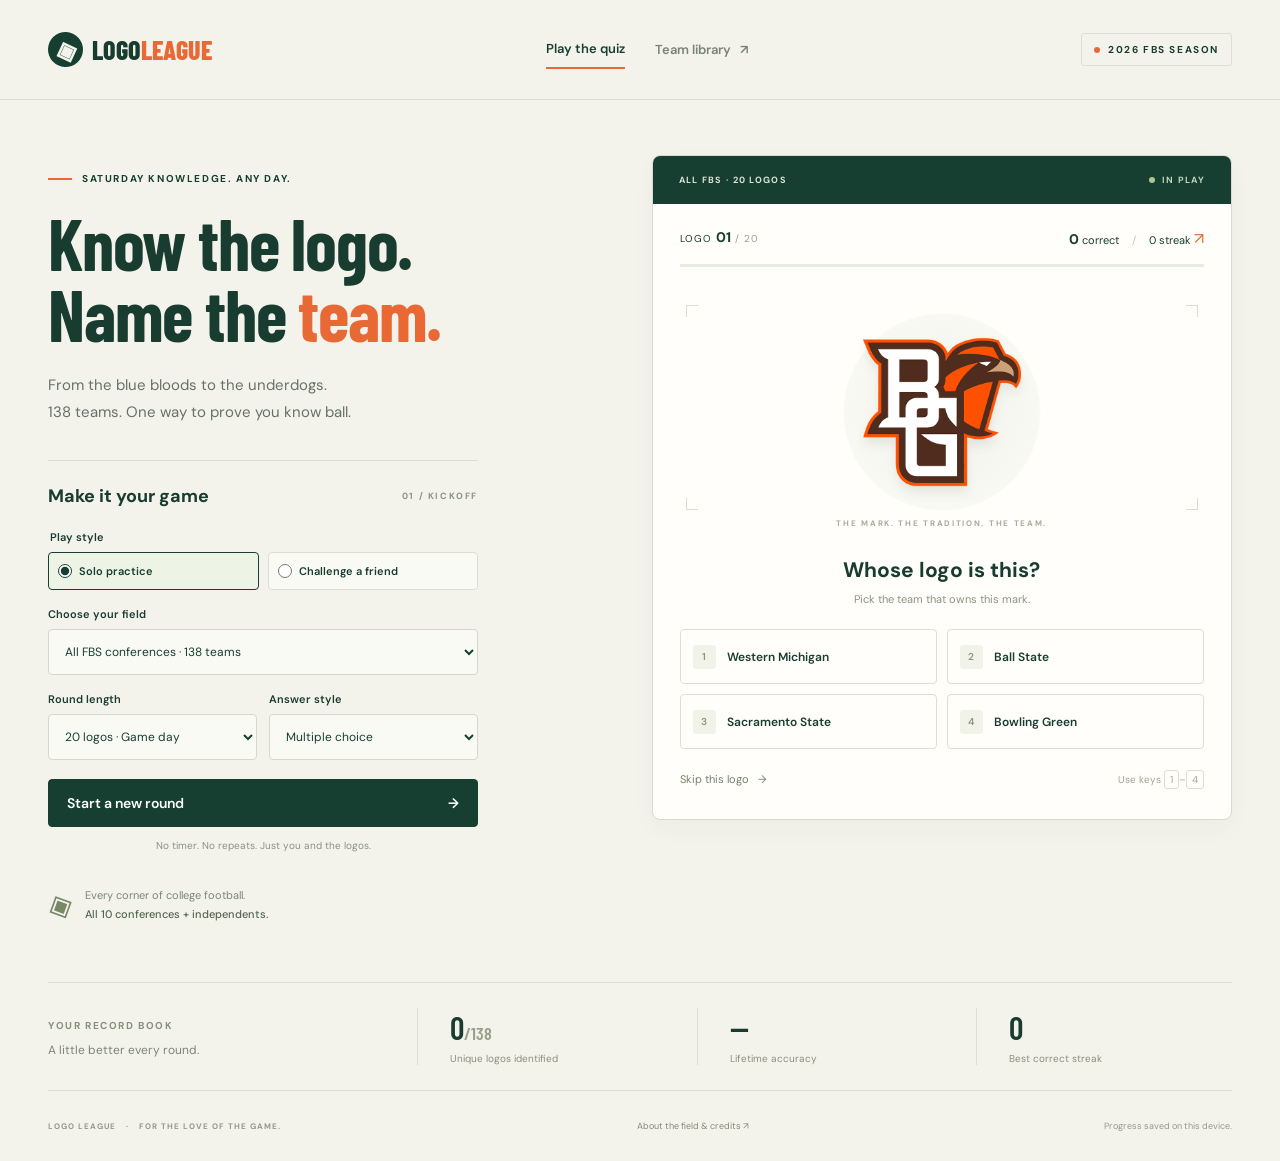
==== index.html @ 7ae20a9a "Launch Logo League with friend challenges and immediate suggestion guesses" ====
<!doctype html>
<html lang="en">
<head>
  <meta charset="UTF-8"><meta name="viewport" content="width=device-width, initial-scale=1">
  <meta name="theme-color" content="#163f32">
  <meta name="description" content="How well do you know college football? Quiz yourself on the logos of all 138 FBS teams, or practice one conference at a time.">
  <title>Logo League — FBS Football Quiz</title>
  <link rel="stylesheet" href="style.css">
</head>
<body>
  <header class="header"><a href="#" class="brand" aria-label="Logo League home"><span class="brand-icon">◈</span> LOGO<span>LEAGUE</span></a><nav aria-label="Main navigation"><button class="nav active" id="playTab">Play the quiz</button><button class="nav" id="libraryTab">Team library <span>↗</span></button></nav><span class="season"><i></i> 2026 FBS SEASON</span></header>
  <main>
    <section id="playView" class="play-layout">
      <div class="intro"><div class="eyebrow"><span class="line"></span> SATURDAY KNOWLEDGE. ANY DAY.</div><h1>Know the logo.<br> Name the <em>team.</em></h1><p class="lead">From the blue bloods to the underdogs.<br> 138 teams. One way to prove you know ball.</p>
        <div class="setup"><div class="setup-title"><h2>Make it your game</h2><span>01 / KICKOFF</span></div>
          <fieldset class="play-style"><legend>Play style</legend><label><input type="radio" name="playStyle" id="soloMode" checked> Solo practice</label><label><input type="radio" name="playStyle" id="challengeMode"> Challenge a friend</label></fieldset>
          <p id="challengeNote" class="challenge-note" hidden>Take your round, then send your friend a link to the same quiz.</p>
          <label for="conference">Choose your field</label><select id="conference"><option value="All">All FBS conferences · 138 teams</option></select>
          <div class="setup-row"><div><label for="length">Round length</label><select id="length"><option value="10">10 logos · Warm-up</option><option value="20" selected>20 logos · Game day</option><option value="all">All logos · Full field</option></select></div><div><label for="mode">Answer style</label><select id="mode"><option value="choice">Multiple choice</option><option value="type">Type the team</option></select></div></div>
          <button class="primary" id="start">Start a new round <span>→</span></button><p class="setup-note">No timer. No repeats. Just you and the logos.</p>
        </div>
        <div class="field-note"><span class="tiny-football">◈</span><span>Every corner of college football.<br><strong>All 10 conferences + independents.</strong></span></div>
      </div>
      <section class="quiz" aria-label="Logo quiz"><div class="quiz-top"><span id="roundLabel">ALL FBS · GAME DAY</span><span class="live"><i></i> IN PLAY</span></div><div id="challengeInvitation" class="challenge-invitation" hidden></div><div id="questionView"><div class="score-row"><span>LOGO <strong id="questionNumber">01</strong><span class="muted" id="total"> / 20</span></span><span><strong id="score">0</strong> correct <span class="divider">/</span> <span id="streak">0</span> streak <span class="flame">↗</span></span></div><div class="progress"><div id="progressBar"></div></div>
          <div class="logo-stage"><span class="corner top-left"></span><span class="corner top-right"></span><span class="corner bottom-left"></span><span class="corner bottom-right"></span><div class="logo-halo"></div><img id="logo" alt="Mystery college football team logo" width="210" height="210"><span class="stage-caption">THE MARK. THE TRADITION. THE TEAM.</span></div>
          <div class="answer-section"><h2>Whose logo is this?</h2><p id="answerHelp">Pick the team that owns this mark.</p><div id="choices" class="choices"></div><form id="typeForm" hidden><label class="sr-only" for="typedAnswer">Team name</label><div class="type-row"><input id="typedAnswer" placeholder="Enter the school name…" autocomplete="off" aria-controls="teamSuggestions" aria-expanded="false"><button type="submit" class="primary">Check →</button></div><div id="teamSuggestions" class="team-suggestions" hidden><span class="suggestions-label">MATCHING TEAMS</span><ul id="suggestionList" aria-label="Matching teams"></ul></div><span id="suggestionStatus" class="sr-only" role="status" aria-live="polite"></span></form>
          <div id="feedback" class="feedback" role="status" aria-live="polite" hidden></div><div class="question-bottom"><button id="skip" class="text-button">Skip this logo <span>→</span></button><span id="keyboardHint">Use keys <kbd>1</kbd>–<kbd>4</kbd></span><button id="next" class="primary" hidden>Next logo →</button></div></div></div>
          <div id="resultsView" class="results" hidden></div>
      </section>
    </section>
    <section id="libraryView" hidden><div class="library-heading"><div><div class="eyebrow">THE COMPLETE PLAYBOOK</div><h1>Meet the <em>field.</em></h1><p class="lead">Explore every logo before your next round.</p></div><button class="primary" id="backToQuiz">Back to quiz →</button></div><div class="library-filters"><input id="search" aria-label="Search teams" placeholder="Search school or mascot…"><select id="libraryConference" aria-label="Filter library by conference"><option value="All">All conferences</option></select><span id="libraryCount">138 teams</span></div><div class="team-grid" id="teamGrid"></div><p id="noTeams" hidden>No teams match that search. Try a different school or conference.</p></section>
    <section class="stats-strip" aria-label="Your lifetime stats"><div class="stats-title"><span class="eyebrow">YOUR RECORD BOOK</span><p>A little better every round.</p></div><div><strong id="mastered">0<span>/138</span></strong><span>Unique logos identified</span></div><div><strong id="accuracy">—</strong><span>Lifetime accuracy</span></div><div><strong id="bestStreak">0</strong><span>Best correct streak</span></div></section>
  </main>
  <footer><span class="brand-footer">LOGO LEAGUE <span>·</span> FOR THE LOVE OF THE GAME.</span><button id="about">About the field & credits ↗</button><span>Progress saved on this device.</span></footer>
  <dialog id="aboutDialog"><button id="closeAbout" class="close" aria-label="Close">×</button><div class="eyebrow">THE PLAYBOOK</div><h2>All 138. All in.</h2><p>The quiz includes the 2026 FBS football field, including North Dakota State and Sacramento State, and reflects 2026 football conference membership.</p><p>Team data and logos are sourced from <a href="https://www.espn.com/college-football/teams" target="_blank" rel="noopener">ESPN</a>. Membership was checked against <a href="https://collegefootballdata.com/teams" target="_blank" rel="noopener">CollegeFootballData</a>. Team marks belong to their respective institutions. This is an independent fan quiz.</p><p>Scores and progress stay in your browser. Challenge links include the teams, answer style, and challenger’s score; your friend takes the same quiz. Anyone with a challenge link can play it. A skip counts as a missed answer. Retrying missed logos starts a separate practice round.</p></dialog>
  <div id="loadingError" class="error" role="alert" hidden>Team data couldn't load. Please refresh to try again.</div>
  <script src="app.js" defer></script>
</body>
</html>
---- style.css ----
@import url('https://fonts.googleapis.com/css2?family=Barlow+Condensed:wght@500;600;700;800&family=DM+Sans:wght@400;500;600;700&display=swap');
:root{--green:#163f32;--orange:#e96936;--cream:#f4f3eb;--ink:#193c31;--muted:#7b857e;--border:#dcded3}*{box-sizing:border-box}body{margin:0;background:var(--cream);color:var(--ink);font-family:'DM Sans',sans-serif;font-size:14px}button,input,select{font:inherit}button,a,select{touch-action:manipulation}button{cursor:pointer}button:disabled{cursor:default}button:focus-visible,a:focus-visible,select:focus-visible,input:focus-visible{outline:3px solid var(--orange);outline-offset:4px}a{color:inherit}button{color:inherit}button[hidden],[hidden]{display:none!important}.header{max-width:1320px;margin:auto;height:100px;padding:0 48px;display:flex;align-items:center;justify-content:space-between;border-bottom:1px solid var(--border)}.brand{text-decoration:none;font-family:'Barlow Condensed',Impact,sans-serif;font-size:26px;font-weight:800;letter-spacing:.4px;display:flex;align-items:center}.brand>span:last-child{color:var(--orange)}.brand-icon{width:35px;height:35px;border-radius:50%;background:var(--green);color:var(--cream);display:grid;place-items:center;font-size:27px;margin-right:9px;transform:rotate(-20deg)}nav{display:flex;gap:30px}.nav{border:0;background:none;font-size:13px;font-weight:600;padding:10px 0;color:#798378}.nav.active{color:var(--green);border-bottom:2px solid var(--orange)}.nav span{margin-left:6px}.season,.eyebrow,.quiz-top,.setup-title>span,.stage-caption,.stats-title,.brand-footer{font-size:10px;font-weight:700;letter-spacing:1.6px}.season{display:flex;align-items:center;gap:8px}.season i,.live i{width:6px;height:6px;background:var(--orange);border-radius:50%;display:inline-block}.season{padding:9px 12px;border:1px solid var(--border);border-radius:3px}main{max-width:1320px;padding:0 48px;margin:auto}.play-layout{display:grid;grid-template-columns:1fr 1.08fr;gap:66px;padding:55px 0 48px;align-items:start}.intro{padding-top:17px}.eyebrow{display:flex;align-items:center;gap:10px;color:var(--green)}.line{width:24px;height:2px;background:var(--orange)}h1{font-family:'Barlow Condensed',Impact,sans-serif;font-size:72px;font-weight:700;line-height:.99;letter-spacing:-1.2px;margin:22px 0}h1 em{font-style:normal;color:var(--orange)}.lead{font-size:15px;line-height:1.8;color:#657268;margin:0}.setup{margin-top:34px;padding-top:23px;border-top:1px solid var(--border);max-width:430px}.setup-title{display:flex;align-items:center;justify-content:space-between;margin-bottom:22px}h2{font-size:18px;margin:0;font-weight:700}.setup-title>span{color:#8a9387;font-size:9px}label{display:block;font-size:11px;font-weight:600;margin-bottom:8px}select,input{width:100%;border:1px solid #d4d8cd;border-radius:4px;padding:13px 12px;background:#fafaf5;color:var(--green);font-size:12px;min-height:44px}select{padding-right:26px}.setup-row{display:grid;grid-template-columns:1fr 1fr;gap:12px;margin:17px 0 19px}.primary{background:var(--green);color:#fff;border:1px solid var(--green);border-radius:4px;font-weight:600;padding:14px 18px;display:flex;align-items:center;justify-content:center;gap:18px;min-height:46px}.primary:hover{background:#225744}.setup>.primary{width:100%;justify-content:space-between}.setup-note{font-size:10px;color:#899184;text-align:center;margin:12px 0}.field-note{display:flex;gap:12px;align-items:center;margin-top:25px;font-size:11px;line-height:1.8;color:#7b867a}.field-note strong{font-weight:500;color:#536651}.tiny-football{font-size:32px;color:#7a8868;transform:rotate(-25deg)}.quiz{background:#fffefa;border:1px solid #d7dbcf;border-radius:8px;box-shadow:0 9px 25px #203c3008;overflow:hidden}.quiz-top{background:var(--green);color:#dce5d8;display:flex;justify-content:space-between;align-items:center;padding:18px 26px;font-size:9px;letter-spacing:1.3px}.live{color:#c5d6bb;display:flex;gap:7px;align-items:center}.live i{background:#aec68d}.score-row{display:flex;justify-content:space-between;padding:24px 27px 15px;font-size:11px}.score-row>span:first-child{font-size:10px;letter-spacing:1px}.score-row strong{font-size:14px;letter-spacing:0}.muted{color:#9b9f93}.divider{padding:0 10px;color:#c3c8b9}.flame{color:var(--orange);font-size:16px}.progress{height:3px;background:#e8ebdf;margin:0 27px}.progress>div{height:100%;background:var(--orange);transition:width .3s}.logo-stage{position:relative;height:256px;margin:17px 27px 0;display:flex;align-items:center;justify-content:center;isolation:isolate}.logo-halo{position:absolute;width:212px;height:212px;border-radius:50%;background:radial-gradient(circle,#f0f1e9 0%,#f9f9f4 65%,transparent 66%);z-index:-1}.logo-stage img{width:172px;height:172px;object-fit:contain;filter:drop-shadow(0 7px 5px #213c3115);transition:opacity .1s}.stage-caption{position:absolute;bottom:12px;font-size:8px;letter-spacing:1.7px;color:#a6ab9b}.corner{position:absolute;width:12px;height:12px;border-color:#d9dfce;border-style:solid}.top-left{top:21px;left:6px;border-width:1px 0 0 1px}.top-right{top:21px;right:6px;border-width:1px 1px 0 0}.bottom-left{bottom:30px;left:6px;border-width:0 0 1px 1px}.bottom-right{bottom:30px;right:6px;border-width:0 1px 1px 0}.answer-section{padding:16px 27px 10px}.answer-section h2{text-align:center;font-size:21px}.answer-section>p{text-align:center;margin:8px 0 23px;font-size:11px;color:#8b9385}.choices{display:grid;grid-template-columns:1fr 1fr;gap:10px}.answer{background:#fffefa;border:1px solid #dce0d3;border-radius:4px;display:flex;align-items:center;gap:11px;text-align:left;min-height:55px;padding:12px;font-size:12px;font-weight:600;transition:background .15s,border .15s}.answer .key{font-size:10px;color:#899482;min-width:23px;height:24px;display:grid;place-items:center;background:#f1f3e9;border-radius:3px}.answer:not(:disabled):hover{border-color:var(--green);background:#f3f6ed}.answer.correct{background:#edf4e6;border-color:#5d8050}.answer.correct .key{background:#52754a;color:#fff}.answer.wrong{background:#fff0e9;border-color:#db805b}.answer.wrong .key{background:#e96936;color:#fff}.answer:disabled{opacity:.68}.answer.correct,.answer.wrong{opacity:1}.question-bottom{min-height:60px;display:flex;align-items:center;justify-content:space-between;gap:10px;font-size:10px;color:#a0a693}.text-button{padding:8px 0;border:0;background:transparent;font-size:11px;color:#73816a}.text-button:hover{color:var(--orange)}.text-button span{padding-left:6px}kbd{font:inherit;border:1px solid #dce0d3;border-radius:3px;padding:2px 5px}.question-bottom .primary{padding:9px 14px;min-height:38px;font-size:11px}.feedback{margin-top:14px;border-radius:4px;padding:12px 13px;font-size:12px;background:#eff3e9;line-height:1.6}.feedback.miss{background:#fff0e9}.feedback small{display:block;color:#75816e}.type-row{display:flex;gap:8px}.type-row input{font-size:14px;min-width:0}.type-row .primary{font-size:12px;white-space:nowrap;padding:12px}.results{padding:42px 27px;min-height:565px;text-align:center}.results .eyebrow{justify-content:center}.result-score{font-family:'Barlow Condensed',Impact,sans-serif;font-size:90px;margin:14px 0 4px;color:var(--orange);line-height:1}.result-score span{font-size:40px;color:#9ba592}.results h2{font-size:28px}.results>p{color:#73816a;line-height:1.8}.results .primary{width:100%;margin-top:14px}.missed-list{max-height:190px;overflow:auto;text-align:left;margin:24px 0}.missed-item{display:flex;align-items:center;gap:12px;padding:8px;border-bottom:1px solid #e7eadf}.missed-item img{width:35px;height:35px;object-fit:contain}.missed-item small{display:block;color:#87937c;font-size:10px}.stats-strip{border-top:1px solid var(--border);border-bottom:1px solid var(--border);padding:25px 0;display:grid;grid-template-columns:1.35fr 1fr 1fr 1fr;gap:24px;align-items:center}.stats-title p{font-size:12px;font-weight:400;letter-spacing:0;margin:10px 0 0;color:#7b867a}.stats-strip>div:not(:first-child){border-left:1px solid var(--border);padding-left:32px}.stats-strip strong{font-family:'Barlow Condensed',Impact,sans-serif;font-size:32px;font-weight:600;display:block;line-height:1.2}.stats-strip strong span{font-size:18px;color:#97a18b}.stats-strip>div>span{font-size:10px;color:#86907e;display:block;margin-top:5px}footer{max-width:1320px;margin:auto;display:flex;justify-content:space-between;align-items:center;padding:28px 48px;color:#929988;font-size:9px;gap:16px}.brand-footer{font-size:8px;letter-spacing:1px}.brand-footer span{padding:0 7px}footer button{font-size:9px;border:0;background:none;color:#7f8b74}dialog{background:var(--cream);border:1px solid var(--border);border-radius:10px;padding:36px;max-width:520px;width:calc(100% - 32px);color:var(--green)}dialog::backdrop{background:#0c241ec9}dialog h2{font-size:30px;margin:20px 0}dialog p{line-height:1.8;font-size:13px;color:#64725d}.close{position:absolute;right:18px;top:12px;border:0;background:none;font-size:28px}.library-heading{display:flex;align-items:center;justify-content:space-between;padding:48px 0 30px}.library-heading h1{font-size:60px}.library-filters{display:flex;align-items:center;gap:15px;margin-bottom:26px}.library-filters input{max-width:420px}.library-filters select{max-width:230px}.library-filters>span{margin-left:auto;font-size:12px;color:#76856d}.team-grid{display:grid;grid-template-columns:repeat(6,1fr);gap:14px;padding-bottom:40px}.team-card{border:1px solid var(--border);border-radius:5px;background:#fffefa;text-align:center;padding:20px 10px 15px}.team-card img{width:80px;height:80px;object-fit:contain;margin-bottom:14px}.team-card h3{font-size:12px;margin:0 0 6px}.team-card p{font-size:10px;margin:3px 0;color:#849177}.team-card .identified{color:#477d3f;font-size:9px;margin-top:9px}.error{position:fixed;bottom:15px;left:15px;background:#fff0e9;border:1px solid var(--orange);padding:16px;z-index:9}.sr-only{position:absolute;width:1px;height:1px;padding:0;margin:-1px;overflow:hidden;clip:rect(0,0,0,0);white-space:nowrap;border:0}
@media(min-width:1440px){.play-layout{padding-top:65px;gap:95px}h1{font-size:82px}.logo-stage{height:280px}.logo-stage img{width:190px;height:190px}.setup{margin-top:40px}}
@media(max-width:1050px){.header,main,footer{padding-left:28px;padding-right:28px}.play-layout{gap:30px}h1{font-size:60px}.team-grid{grid-template-columns:repeat(4,1fr)}.season{font-size:8px}nav{gap:18px}.answer{font-size:11px;padding:10px;gap:7px}.quiz-top,.score-row,.answer-section{padding-left:20px;padding-right:20px}.stats-strip>div:not(:first-child){padding-left:20px}}
@media(max-width:760px){.header{height:78px;padding:0 20px;flex-wrap:wrap}.brand{font-size:23px}.brand-icon{width:29px;height:29px;font-size:23px}.season{display:none}nav{gap:16px}.nav{font-size:11px}main{padding:0 20px}.play-layout{grid-template-columns:1fr;gap:26px;padding-top:26px}.intro{padding-top:0}h1{font-size:56px;margin:15px 0}.lead{font-size:13px}.lead br{display:none}.intro h1 br{display:none}.intro .eyebrow{font-size:8px}.setup{margin-top:22px;padding-top:18px;max-width:none}.setup-title{margin-bottom:16px}.field-note{display:none}.logo-stage{height:230px}.stats-strip{grid-template-columns:repeat(3,1fr);gap:15px}.stats-title{grid-column:1/-1}.stats-strip>div:not(:first-child){padding-left:14px}.stats-strip strong{font-size:28px}.stats-strip>div>span{font-size:9px}footer{padding:22px 20px;flex-wrap:wrap;font-size:9px}.brand-footer{width:100%}.team-grid{grid-template-columns:repeat(3,1fr);gap:10px}.library-heading{padding-top:30px;gap:14px}.library-heading h1{font-size:48px}.library-heading .primary{font-size:11px;padding:10px}.library-filters{flex-wrap:wrap;gap:10px}.library-filters input{max-width:none}.library-filters select{max-width:75%}.library-filters>span{font-size:10px}.team-card{padding:15px 7px}.team-card img{width:65px;height:65px}.team-card h3{font-size:11px}.team-card p{font-size:9px}}
@media(prefers-reduced-motion:reduce){*{transition:none!important}}
.team-suggestions{margin-top:9px;border:1px solid var(--border);border-radius:5px;background:#fffefa;overflow:hidden}.suggestions-label{display:block;padding:10px 12px 8px;font-size:8px;font-weight:700;letter-spacing:1.3px;color:#849177;border-bottom:1px solid #e7eadf}.team-suggestions ul{list-style:none;margin:0;padding:0;max-height:240px;overflow-y:auto}.team-suggestion{width:100%;display:flex;flex-direction:column;align-items:flex-start;gap:4px;padding:11px 12px;text-align:left;border:0;border-bottom:1px solid #eef0e7;background:transparent}.team-suggestions li:last-child .team-suggestion{border-bottom:0}.team-suggestion strong{font-size:12px;font-weight:600}.team-suggestion small{font-size:10px;color:#7b867a}.team-suggestion:hover,.team-suggestion:focus-visible{background:#edf4e6;outline-offset:-3px}
.play-style{border:0;padding:0;margin:0 0 17px;display:grid;grid-template-columns:1fr 1fr;gap:9px}.play-style legend{font-size:11px;font-weight:600;margin-bottom:8px}.play-style label{display:flex;align-items:center;gap:7px;border:1px solid var(--border);border-radius:4px;padding:11px 9px;background:#fafaf5;margin:0;font-size:11px}.play-style label:has(input:checked){border-color:var(--green);background:#edf4e6}.play-style input{width:14px;height:14px;min-height:0;margin:0;accent-color:var(--green)}.challenge-note{font-size:11px;line-height:1.7;color:#657268;margin:-5px 0 17px}.challenge-invitation{padding:45px 27px;text-align:center;min-height:510px}.challenge-invitation .eyebrow{justify-content:center}.challenge-invitation h2{font-size:28px;margin:22px 0}.challenge-invitation p{line-height:1.8;color:#73816a;font-size:13px;margin-bottom:26px}.target-score{font-family:'Barlow Condensed',Impact,sans-serif;font-size:82px;color:var(--orange)}.target-score span{font-size:36px;color:#9ba592}.challenge-invitation .primary{width:100%}.challenge-result{margin-top:25px;padding:23px 18px;background:#eff3e9;border-radius:6px;text-align:left}.challenge-result h3{font-size:16px;margin:0 0 10px}.challenge-result h3:not(:first-child){margin-top:24px}.challenge-result p{font-size:11px;line-height:1.8;color:#657268;margin:0 0 15px}.challenge-result input{font-size:11px;background:#fffefa}.challenge-result label{margin-top:18px}.challenge-result .share-status{margin:10px 0 0;font-size:11px}.challenge-result .primary{font-size:12px}
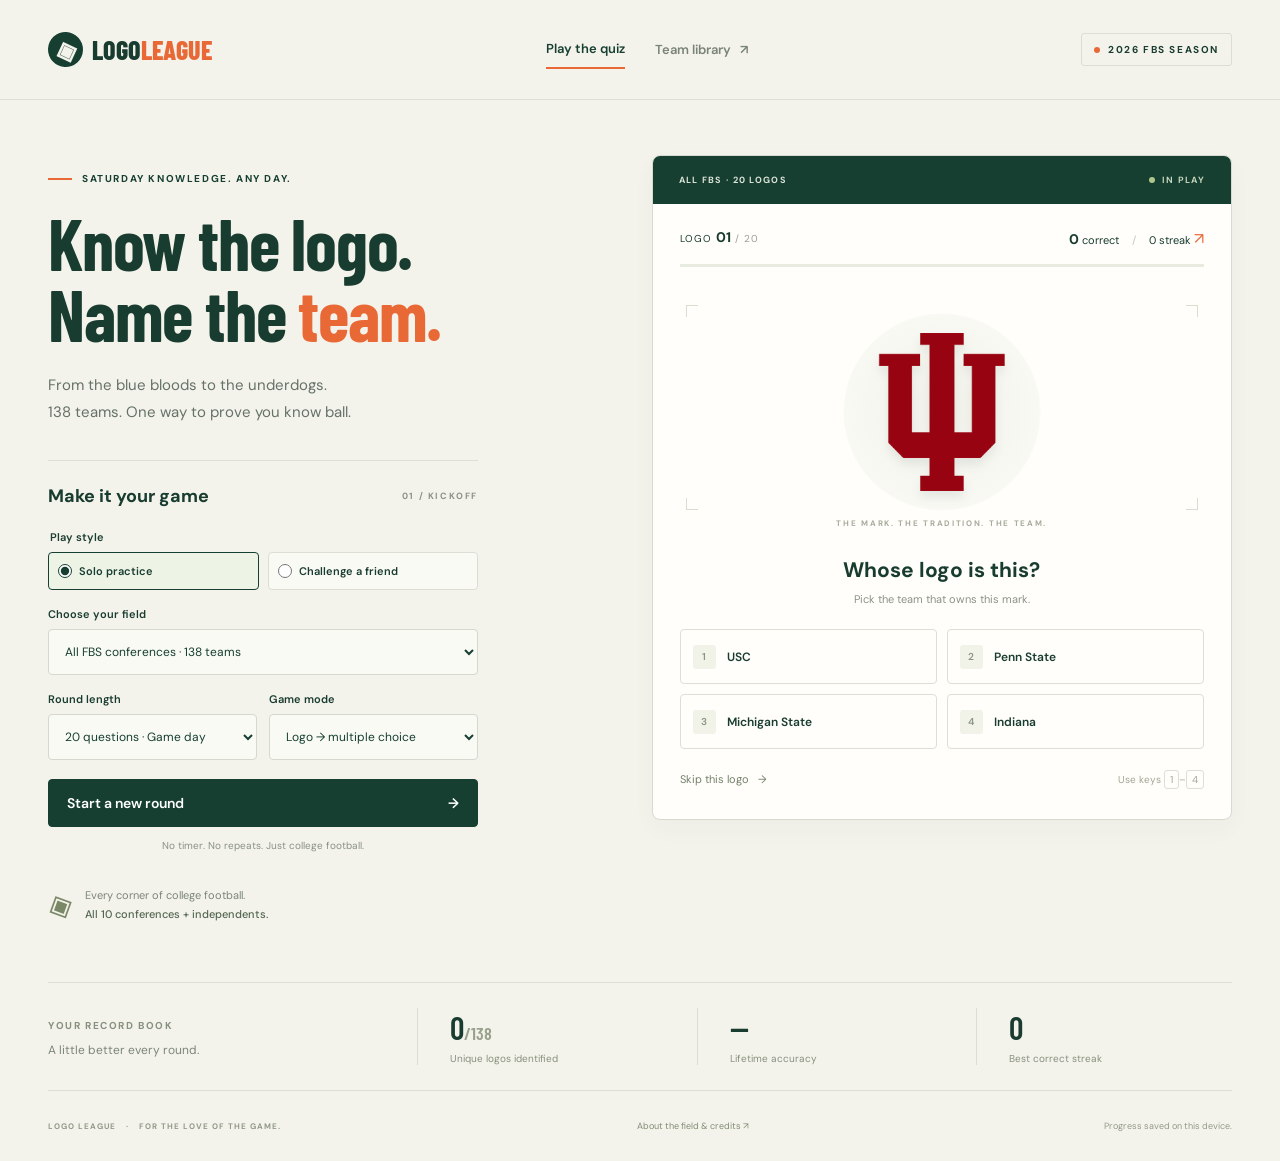
==== commit 637c9d59: "Add school-to-nickname quiz mode and friend challenges" ====
--- a/index.html
+++ b/index.html
@@ -3,7 +3,7 @@
 <head>
   <meta charset="UTF-8"><meta name="viewport" content="width=device-width, initial-scale=1">
   <meta name="theme-color" content="#163f32">
-  <meta name="description" content="How well do you know college football? Quiz yourself on the logos of all 138 FBS teams, or practice one conference at a time.">
+  <meta name="description" content="How well do you know college football? Quiz yourself on the logos and nicknames of all 138 FBS teams, or practice one conference at a time.">
   <title>Logo League — FBS Football Quiz</title>
   <link rel="stylesheet" href="style.css">
 </head>
@@ -11,28 +11,28 @@
   <header class="header"><a href="#" class="brand" aria-label="Logo League home"><span class="brand-icon">◈</span> LOGO<span>LEAGUE</span></a><nav aria-label="Main navigation"><button class="nav active" id="playTab">Play the quiz</button><button class="nav" id="libraryTab">Team library <span>↗</span></button></nav><span class="season"><i></i> 2026 FBS SEASON</span></header>
   <main>
     <section id="playView" class="play-layout">
-      <div class="intro"><div class="eyebrow"><span class="line"></span> SATURDAY KNOWLEDGE. ANY DAY.</div><h1>Know the logo.<br> Name the <em>team.</em></h1><p class="lead">From the blue bloods to the underdogs.<br> 138 teams. One way to prove you know ball.</p>
+      <div class="intro"><div class="eyebrow"><span class="line"></span> SATURDAY KNOWLEDGE. ANY DAY.</div><h1 id="heroTitle">Know the logo.<br> Name the <em>team.</em></h1><p class="lead">From the blue bloods to the underdogs.<br> 138 teams. One way to prove you know ball.</p>
         <div class="setup"><div class="setup-title"><h2>Make it your game</h2><span>01 / KICKOFF</span></div>
           <fieldset class="play-style"><legend>Play style</legend><label><input type="radio" name="playStyle" id="soloMode" checked> Solo practice</label><label><input type="radio" name="playStyle" id="challengeMode"> Challenge a friend</label></fieldset>
           <p id="challengeNote" class="challenge-note" hidden>Take your round, then send your friend a link to the same quiz.</p>
           <label for="conference">Choose your field</label><select id="conference"><option value="All">All FBS conferences · 138 teams</option></select>
-          <div class="setup-row"><div><label for="length">Round length</label><select id="length"><option value="10">10 logos · Warm-up</option><option value="20" selected>20 logos · Game day</option><option value="all">All logos · Full field</option></select></div><div><label for="mode">Answer style</label><select id="mode"><option value="choice">Multiple choice</option><option value="type">Type the team</option></select></div></div>
-          <button class="primary" id="start">Start a new round <span>→</span></button><p class="setup-note">No timer. No repeats. Just you and the logos.</p>
+          <div class="setup-row"><div><label for="length">Round length</label><select id="length"><option value="10">10 questions · Warm-up</option><option value="20" selected>20 questions · Game day</option><option value="all">All teams · Full field</option></select></div><div><label for="mode">Game mode</label><select id="mode"><option value="choice">Logo → multiple choice</option><option value="type">Logo → type the team</option><option value="nickname">School → nickname</option></select></div></div>
+          <button class="primary" id="start">Start a new round <span>→</span></button><p class="setup-note">No timer. No repeats. Just college football.</p>
         </div>
         <div class="field-note"><span class="tiny-football">◈</span><span>Every corner of college football.<br><strong>All 10 conferences + independents.</strong></span></div>
       </div>
-      <section class="quiz" aria-label="Logo quiz"><div class="quiz-top"><span id="roundLabel">ALL FBS · GAME DAY</span><span class="live"><i></i> IN PLAY</span></div><div id="challengeInvitation" class="challenge-invitation" hidden></div><div id="questionView"><div class="score-row"><span>LOGO <strong id="questionNumber">01</strong><span class="muted" id="total"> / 20</span></span><span><strong id="score">0</strong> correct <span class="divider">/</span> <span id="streak">0</span> streak <span class="flame">↗</span></span></div><div class="progress"><div id="progressBar"></div></div>
-          <div class="logo-stage"><span class="corner top-left"></span><span class="corner top-right"></span><span class="corner bottom-left"></span><span class="corner bottom-right"></span><div class="logo-halo"></div><img id="logo" alt="Mystery college football team logo" width="210" height="210"><span class="stage-caption">THE MARK. THE TRADITION. THE TEAM.</span></div>
-          <div class="answer-section"><h2>Whose logo is this?</h2><p id="answerHelp">Pick the team that owns this mark.</p><div id="choices" class="choices"></div><form id="typeForm" hidden><label class="sr-only" for="typedAnswer">Team name</label><div class="type-row"><input id="typedAnswer" placeholder="Enter the school name…" autocomplete="off" aria-controls="teamSuggestions" aria-expanded="false"><button type="submit" class="primary">Check →</button></div><div id="teamSuggestions" class="team-suggestions" hidden><span class="suggestions-label">MATCHING TEAMS</span><ul id="suggestionList" aria-label="Matching teams"></ul></div><span id="suggestionStatus" class="sr-only" role="status" aria-live="polite"></span></form>
+      <section class="quiz" aria-label="College football quiz"><div class="quiz-top"><span id="roundLabel">ALL FBS · GAME DAY</span><span class="live"><i></i> IN PLAY</span></div><div id="challengeInvitation" class="challenge-invitation" hidden></div><div id="questionView"><div class="score-row"><span><span id="questionLabel">LOGO</span> <strong id="questionNumber">01</strong><span class="muted" id="total"> / 20</span></span><span><strong id="score">0</strong> correct <span class="divider">/</span> <span id="streak">0</span> streak <span class="flame">↗</span></span></div><div class="progress"><div id="progressBar"></div></div>
+          <div class="logo-stage"><span class="corner top-left"></span><span class="corner top-right"></span><span class="corner bottom-left"></span><span class="corner bottom-right"></span><div class="logo-halo"></div><img id="logo" alt="Mystery college football team logo" width="210" height="210"><div id="schoolPrompt" class="school-prompt" hidden><span>NAME THE NICKNAME</span><h2 id="schoolName"></h2><p>Which nickname belongs to this school?</p></div><span id="stageCaption" class="stage-caption">THE MARK. THE TRADITION. THE TEAM.</span></div>
+          <div class="answer-section"><h2 id="quizPrompt">Whose logo is this?</h2><p id="answerHelp">Pick the team that owns this mark.</p><div id="choices" class="choices"></div><form id="typeForm" hidden><label id="typedLabel" class="sr-only" for="typedAnswer">Team name</label><div class="type-row"><input id="typedAnswer" placeholder="Enter the school name…" autocomplete="off" aria-controls="teamSuggestions" aria-expanded="false"><button type="submit" class="primary">Check →</button></div><div id="teamSuggestions" class="team-suggestions" hidden><span class="suggestions-label">MATCHING TEAMS</span><ul id="suggestionList" aria-label="Matching teams"></ul></div><span id="suggestionStatus" class="sr-only" role="status" aria-live="polite"></span></form>
           <div id="feedback" class="feedback" role="status" aria-live="polite" hidden></div><div class="question-bottom"><button id="skip" class="text-button">Skip this logo <span>→</span></button><span id="keyboardHint">Use keys <kbd>1</kbd>–<kbd>4</kbd></span><button id="next" class="primary" hidden>Next logo →</button></div></div></div>
           <div id="resultsView" class="results" hidden></div>
       </section>
     </section>
     <section id="libraryView" hidden><div class="library-heading"><div><div class="eyebrow">THE COMPLETE PLAYBOOK</div><h1>Meet the <em>field.</em></h1><p class="lead">Explore every logo before your next round.</p></div><button class="primary" id="backToQuiz">Back to quiz →</button></div><div class="library-filters"><input id="search" aria-label="Search teams" placeholder="Search school or mascot…"><select id="libraryConference" aria-label="Filter library by conference"><option value="All">All conferences</option></select><span id="libraryCount">138 teams</span></div><div class="team-grid" id="teamGrid"></div><p id="noTeams" hidden>No teams match that search. Try a different school or conference.</p></section>
-    <section class="stats-strip" aria-label="Your lifetime stats"><div class="stats-title"><span class="eyebrow">YOUR RECORD BOOK</span><p>A little better every round.</p></div><div><strong id="mastered">0<span>/138</span></strong><span>Unique logos identified</span></div><div><strong id="accuracy">—</strong><span>Lifetime accuracy</span></div><div><strong id="bestStreak">0</strong><span>Best correct streak</span></div></section>
+    <section class="stats-strip" aria-label="Your lifetime stats"><div class="stats-title"><span class="eyebrow">YOUR RECORD BOOK</span><p>A little better every round.</p></div><div><strong id="mastered">0<span>/138</span></strong><span id="masteredLabel">Unique logos identified</span></div><div><strong id="accuracy">—</strong><span>Lifetime accuracy</span></div><div><strong id="bestStreak">0</strong><span>Best correct streak</span></div></section>
   </main>
   <footer><span class="brand-footer">LOGO LEAGUE <span>·</span> FOR THE LOVE OF THE GAME.</span><button id="about">About the field & credits ↗</button><span>Progress saved on this device.</span></footer>
-  <dialog id="aboutDialog"><button id="closeAbout" class="close" aria-label="Close">×</button><div class="eyebrow">THE PLAYBOOK</div><h2>All 138. All in.</h2><p>The quiz includes the 2026 FBS football field, including North Dakota State and Sacramento State, and reflects 2026 football conference membership.</p><p>Team data and logos are sourced from <a href="https://www.espn.com/college-football/teams" target="_blank" rel="noopener">ESPN</a>. Membership was checked against <a href="https://collegefootballdata.com/teams" target="_blank" rel="noopener">CollegeFootballData</a>. Team marks belong to their respective institutions. This is an independent fan quiz.</p><p>Scores and progress stay in your browser. Challenge links include the teams, answer style, and challenger’s score; your friend takes the same quiz. Anyone with a challenge link can play it. A skip counts as a missed answer. Retrying missed logos starts a separate practice round.</p></dialog>
+  <dialog id="aboutDialog"><button id="closeAbout" class="close" aria-label="Close">×</button><div class="eyebrow">THE PLAYBOOK</div><h2>All 138. All in.</h2><p>The quiz includes the 2026 FBS football field, including North Dakota State and Sacramento State, and reflects 2026 football conference membership.</p><p>Team data and logos are sourced from <a href="https://www.espn.com/college-football/teams" target="_blank" rel="noopener">ESPN</a>. Membership was checked against <a href="https://collegefootballdata.com/teams" target="_blank" rel="noopener">CollegeFootballData</a>. Team marks belong to their respective institutions. This is an independent fan quiz.</p><p>Scores and progress stay in your browser. Challenge links include the teams, answer style, and challenger’s score; your friend takes the same quiz. Anyone with a challenge link can play it. A skip counts as a missed answer. Retrying missed answers starts a separate practice round.</p></dialog>
   <div id="loadingError" class="error" role="alert" hidden>Team data couldn't load. Please refresh to try again.</div>
   <script src="app.js" defer></script>
 </body>
--- a/style.css
+++ b/style.css
@@ -6,3 +6,6 @@
 @media(prefers-reduced-motion:reduce){*{transition:none!important}}
 .team-suggestions{margin-top:9px;border:1px solid var(--border);border-radius:5px;background:#fffefa;overflow:hidden}.suggestions-label{display:block;padding:10px 12px 8px;font-size:8px;font-weight:700;letter-spacing:1.3px;color:#849177;border-bottom:1px solid #e7eadf}.team-suggestions ul{list-style:none;margin:0;padding:0;max-height:240px;overflow-y:auto}.team-suggestion{width:100%;display:flex;flex-direction:column;align-items:flex-start;gap:4px;padding:11px 12px;text-align:left;border:0;border-bottom:1px solid #eef0e7;background:transparent}.team-suggestions li:last-child .team-suggestion{border-bottom:0}.team-suggestion strong{font-size:12px;font-weight:600}.team-suggestion small{font-size:10px;color:#7b867a}.team-suggestion:hover,.team-suggestion:focus-visible{background:#edf4e6;outline-offset:-3px}
 .play-style{border:0;padding:0;margin:0 0 17px;display:grid;grid-template-columns:1fr 1fr;gap:9px}.play-style legend{font-size:11px;font-weight:600;margin-bottom:8px}.play-style label{display:flex;align-items:center;gap:7px;border:1px solid var(--border);border-radius:4px;padding:11px 9px;background:#fafaf5;margin:0;font-size:11px}.play-style label:has(input:checked){border-color:var(--green);background:#edf4e6}.play-style input{width:14px;height:14px;min-height:0;margin:0;accent-color:var(--green)}.challenge-note{font-size:11px;line-height:1.7;color:#657268;margin:-5px 0 17px}.challenge-invitation{padding:45px 27px;text-align:center;min-height:510px}.challenge-invitation .eyebrow{justify-content:center}.challenge-invitation h2{font-size:28px;margin:22px 0}.challenge-invitation p{line-height:1.8;color:#73816a;font-size:13px;margin-bottom:26px}.target-score{font-family:'Barlow Condensed',Impact,sans-serif;font-size:82px;color:var(--orange)}.target-score span{font-size:36px;color:#9ba592}.challenge-invitation .primary{width:100%}.challenge-result{margin-top:25px;padding:23px 18px;background:#eff3e9;border-radius:6px;text-align:left}.challenge-result h3{font-size:16px;margin:0 0 10px}.challenge-result h3:not(:first-child){margin-top:24px}.challenge-result p{font-size:11px;line-height:1.8;color:#657268;margin:0 0 15px}.challenge-result input{font-size:11px;background:#fffefa}.challenge-result label{margin-top:18px}.challenge-result .share-status{margin:10px 0 0;font-size:11px}.challenge-result .primary{font-size:12px}
+
+.school-prompt{text-align:center;max-width:100%;padding:20px 15px}.school-prompt>span{font-size:8px;letter-spacing:1.6px;font-weight:700;color:#8a957e}.school-prompt h2{font-family:'Barlow Condensed',Impact,sans-serif;font-size:48px;line-height:1.1;margin:18px 0 12px;color:var(--green);overflow-wrap:anywhere}.school-prompt p{font-size:11px;line-height:1.6;color:#849177;margin:0}.school-prompt~.stage-caption{bottom:12px}
+@media(max-width:760px){.school-prompt h2{font-size:40px}}
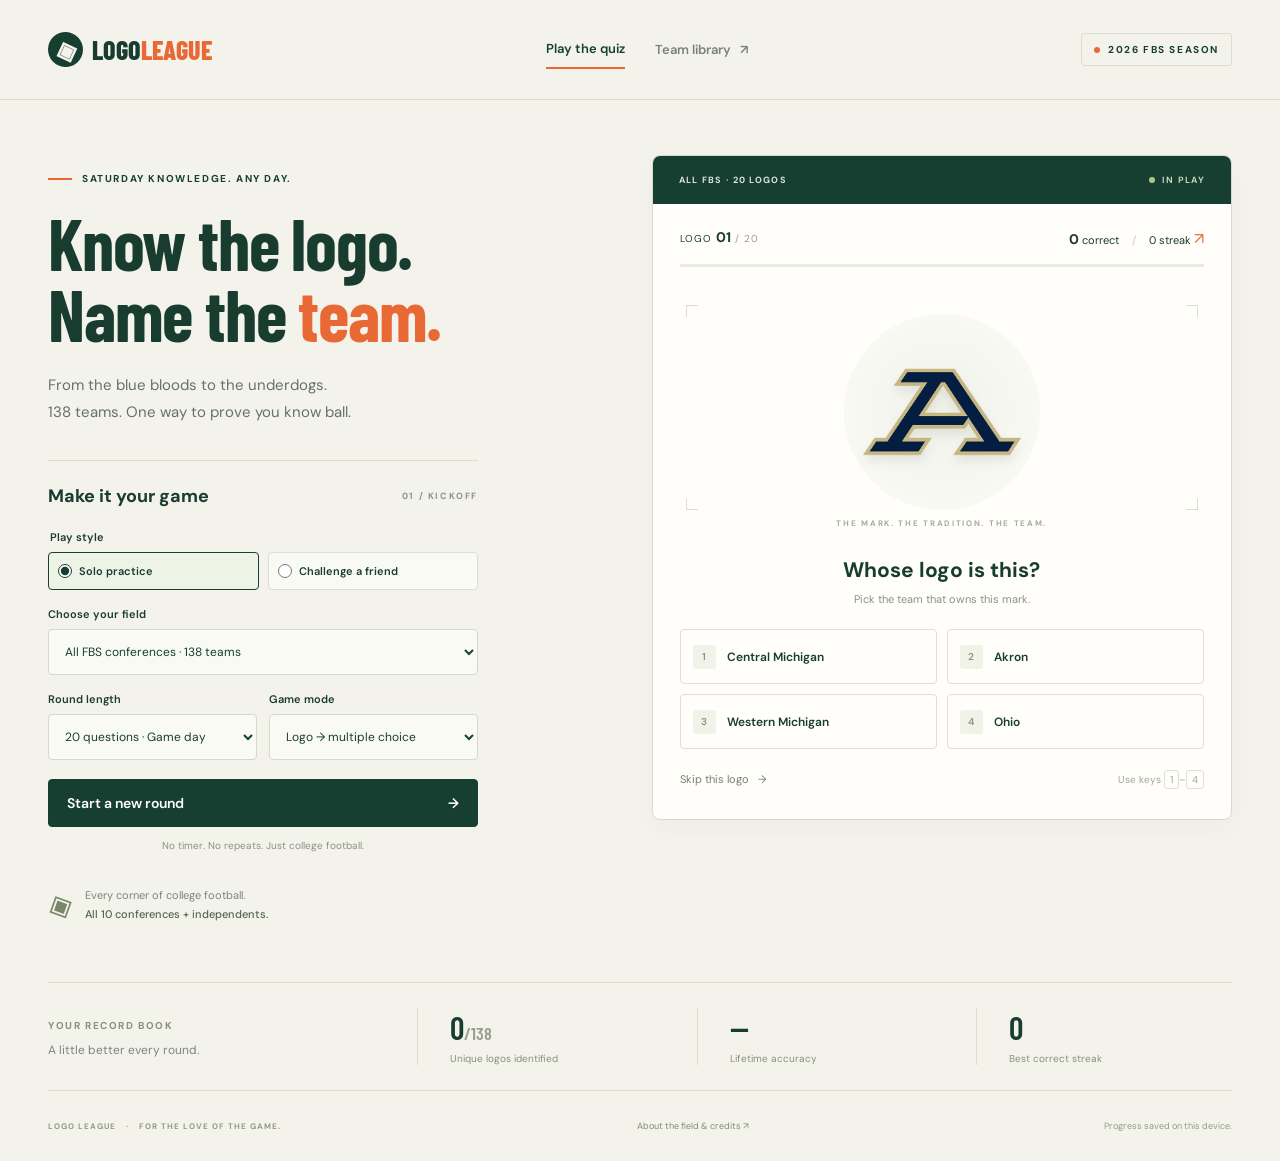
==== commit 8d89b806: "Add helmet-to-school quiz mode for all 138 FBS teams" ====
--- a/index.html
+++ b/index.html
@@ -3,9 +3,9 @@
 <head>
   <meta charset="UTF-8"><meta name="viewport" content="width=device-width, initial-scale=1">
   <meta name="theme-color" content="#163f32">
-  <meta name="description" content="How well do you know college football? Quiz yourself on the logos and nicknames of all 138 FBS teams, or practice one conference at a time.">
+  <meta name="description" content="How well do you know college football? Quiz yourself on the logos, helmets, and nicknames of all 138 FBS teams, or practice one conference at a time.">
   <title>Logo League — FBS Football Quiz</title>
-  <link rel="stylesheet" href="style.css">
+  <link rel="stylesheet" href="style.css?v=helmets-1">
 </head>
 <body>
   <header class="header"><a href="#" class="brand" aria-label="Logo League home"><span class="brand-icon">◈</span> LOGO<span>LEAGUE</span></a><nav aria-label="Main navigation"><button class="nav active" id="playTab">Play the quiz</button><button class="nav" id="libraryTab">Team library <span>↗</span></button></nav><span class="season"><i></i> 2026 FBS SEASON</span></header>
@@ -16,7 +16,7 @@
           <fieldset class="play-style"><legend>Play style</legend><label><input type="radio" name="playStyle" id="soloMode" checked> Solo practice</label><label><input type="radio" name="playStyle" id="challengeMode"> Challenge a friend</label></fieldset>
           <p id="challengeNote" class="challenge-note" hidden>Take your round, then send your friend a link to the same quiz.</p>
           <label for="conference">Choose your field</label><select id="conference"><option value="All">All FBS conferences · 138 teams</option></select>
-          <div class="setup-row"><div><label for="length">Round length</label><select id="length"><option value="10">10 questions · Warm-up</option><option value="20" selected>20 questions · Game day</option><option value="all">All teams · Full field</option></select></div><div><label for="mode">Game mode</label><select id="mode"><option value="choice">Logo → multiple choice</option><option value="type">Logo → type the team</option><option value="nickname">School → nickname</option></select></div></div>
+          <div class="setup-row"><div><label for="length">Round length</label><select id="length"><option value="10">10 questions · Warm-up</option><option value="20" selected>20 questions · Game day</option><option value="all">All teams · Full field</option></select></div><div><label for="mode">Game mode</label><select id="mode"><option value="choice">Logo → multiple choice</option><option value="type">Logo → type the team</option><option value="nickname">School → nickname</option><option value="helmet">Helmet → school</option></select></div></div>
           <button class="primary" id="start">Start a new round <span>→</span></button><p class="setup-note">No timer. No repeats. Just college football.</p>
         </div>
         <div class="field-note"><span class="tiny-football">◈</span><span>Every corner of college football.<br><strong>All 10 conferences + independents.</strong></span></div>
@@ -32,8 +32,8 @@
     <section class="stats-strip" aria-label="Your lifetime stats"><div class="stats-title"><span class="eyebrow">YOUR RECORD BOOK</span><p>A little better every round.</p></div><div><strong id="mastered">0<span>/138</span></strong><span id="masteredLabel">Unique logos identified</span></div><div><strong id="accuracy">—</strong><span>Lifetime accuracy</span></div><div><strong id="bestStreak">0</strong><span>Best correct streak</span></div></section>
   </main>
   <footer><span class="brand-footer">LOGO LEAGUE <span>·</span> FOR THE LOVE OF THE GAME.</span><button id="about">About the field & credits ↗</button><span>Progress saved on this device.</span></footer>
-  <dialog id="aboutDialog"><button id="closeAbout" class="close" aria-label="Close">×</button><div class="eyebrow">THE PLAYBOOK</div><h2>All 138. All in.</h2><p>The quiz includes the 2026 FBS football field, including North Dakota State and Sacramento State, and reflects 2026 football conference membership.</p><p>Team data and logos are sourced from <a href="https://www.espn.com/college-football/teams" target="_blank" rel="noopener">ESPN</a>. Membership was checked against <a href="https://collegefootballdata.com/teams" target="_blank" rel="noopener">CollegeFootballData</a>. Team marks belong to their respective institutions. This is an independent fan quiz.</p><p>Scores and progress stay in your browser. Challenge links include the teams, answer style, and challenger’s score; your friend takes the same quiz. Anyone with a challenge link can play it. A skip counts as a missed answer. Retrying missed answers starts a separate practice round.</p></dialog>
+  <dialog id="aboutDialog"><button id="closeAbout" class="close" aria-label="Close">×</button><div class="eyebrow">THE PLAYBOOK</div><h2>All 138. All in.</h2><p>The quiz includes the 2026 FBS football field, including North Dakota State and Sacramento State, and reflects 2026 football conference membership.</p><p>Team data and logos are sourced from <a href="https://www.espn.com/college-football/teams" target="_blank" rel="noopener">ESPN</a>. Membership was checked against <a href="https://collegefootballdata.com/teams" target="_blank" rel="noopener">CollegeFootballData</a>. Helmet photographs: <a href="https://www.helmethistory.com/" target="_blank" rel="noopener">Helmet History</a>. Each school has one representative helmet design. Team marks belong to their respective institutions. This is an independent fan quiz.</p><p>Scores and progress stay in your browser. Challenge links include the teams, answer style, and challenger’s score; your friend takes the same quiz. Anyone with a challenge link can play it. A skip counts as a missed answer. Retrying missed answers starts a separate practice round.</p></dialog>
   <div id="loadingError" class="error" role="alert" hidden>Team data couldn't load. Please refresh to try again.</div>
-  <script src="app.js" defer></script>
+  <script src="app.js?v=helmets-1" defer></script>
 </body>
 </html>
--- a/style.css
+++ b/style.css
@@ -9,3 +9,6 @@
 
 .school-prompt{text-align:center;max-width:100%;padding:20px 15px}.school-prompt>span{font-size:8px;letter-spacing:1.6px;font-weight:700;color:#8a957e}.school-prompt h2{font-family:'Barlow Condensed',Impact,sans-serif;font-size:48px;line-height:1.1;margin:18px 0 12px;color:var(--green);overflow-wrap:anywhere}.school-prompt p{font-size:11px;line-height:1.6;color:#849177;margin:0}.school-prompt~.stage-caption{bottom:12px}
 @media(max-width:760px){.school-prompt h2{font-size:40px}}
+
+.logo-stage img.helmet-image{width:260px;height:195px;max-width:90%;filter:drop-shadow(0 5px 5px #213c3115)}
+@media(max-width:760px){.logo-stage img.helmet-image{width:240px;height:180px}}
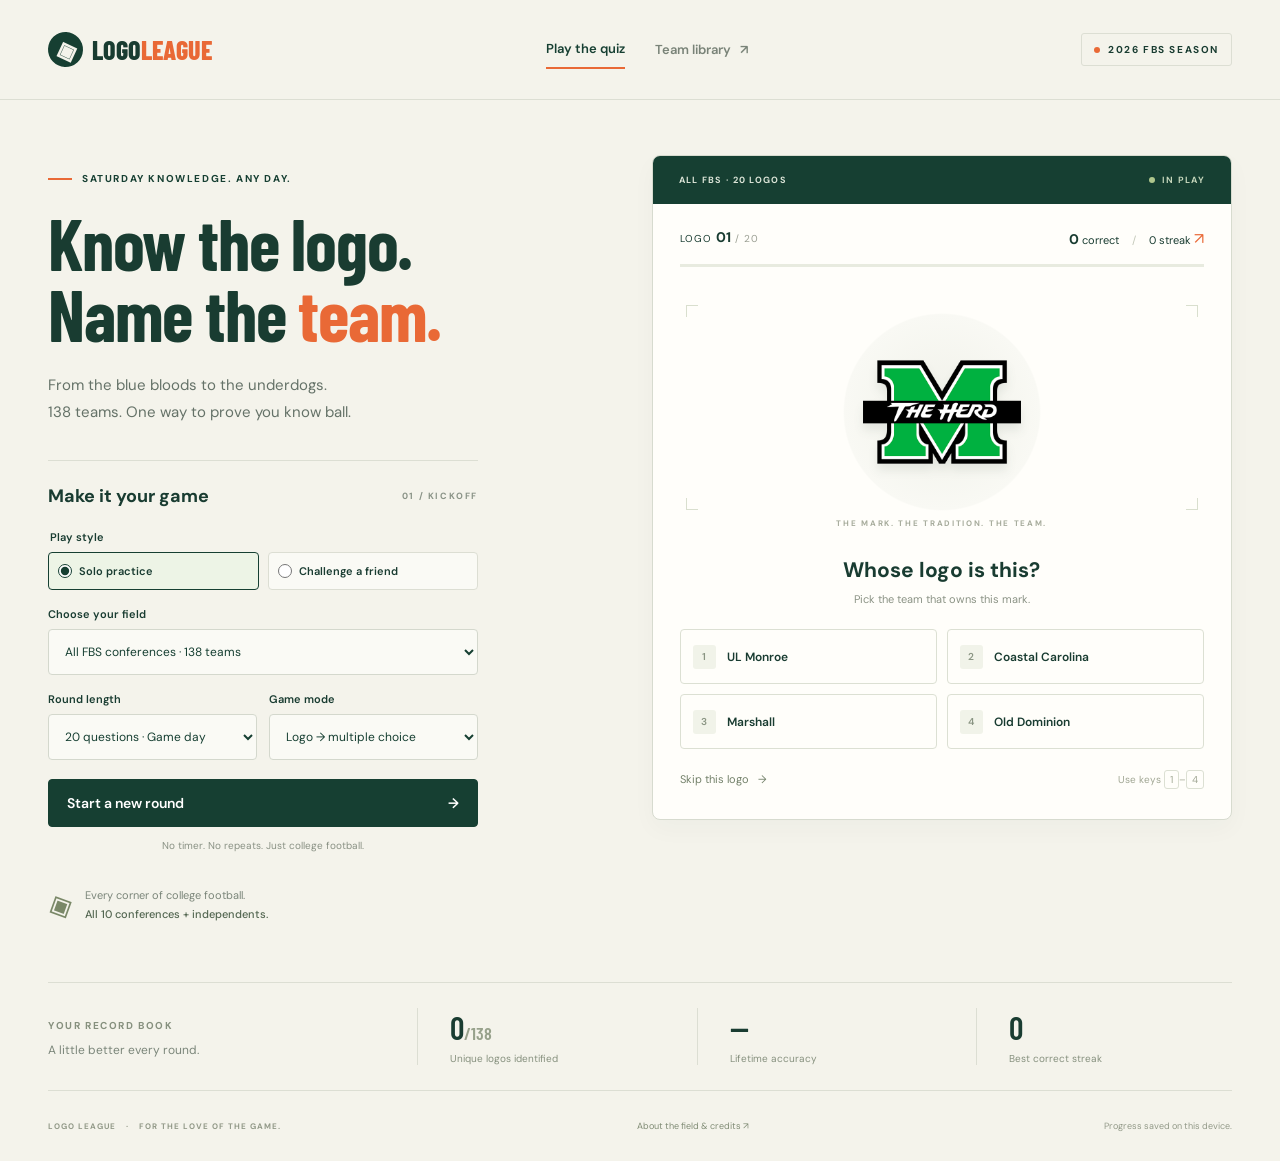
==== commit 51ec8157: "Add school-to-mascot quiz mode with clickable suggestions" ====
--- a/index.html
+++ b/index.html
@@ -5,7 +5,7 @@
   <meta name="theme-color" content="#163f32">
   <meta name="description" content="How well do you know college football? Quiz yourself on the logos, helmets, and nicknames of all 138 FBS teams, or practice one conference at a time.">
   <title>Logo League — FBS Football Quiz</title>
-  <link rel="stylesheet" href="style.css?v=helmets-1">
+  <link rel="stylesheet" href="style.css?v=mascots-1">
 </head>
 <body>
   <header class="header"><a href="#" class="brand" aria-label="Logo League home"><span class="brand-icon">◈</span> LOGO<span>LEAGUE</span></a><nav aria-label="Main navigation"><button class="nav active" id="playTab">Play the quiz</button><button class="nav" id="libraryTab">Team library <span>↗</span></button></nav><span class="season"><i></i> 2026 FBS SEASON</span></header>
@@ -16,14 +16,14 @@
           <fieldset class="play-style"><legend>Play style</legend><label><input type="radio" name="playStyle" id="soloMode" checked> Solo practice</label><label><input type="radio" name="playStyle" id="challengeMode"> Challenge a friend</label></fieldset>
           <p id="challengeNote" class="challenge-note" hidden>Take your round, then send your friend a link to the same quiz.</p>
           <label for="conference">Choose your field</label><select id="conference"><option value="All">All FBS conferences · 138 teams</option></select>
-          <div class="setup-row"><div><label for="length">Round length</label><select id="length"><option value="10">10 questions · Warm-up</option><option value="20" selected>20 questions · Game day</option><option value="all">All teams · Full field</option></select></div><div><label for="mode">Game mode</label><select id="mode"><option value="choice">Logo → multiple choice</option><option value="type">Logo → type the team</option><option value="nickname">School → nickname</option><option value="helmet">Helmet → school</option></select></div></div>
+          <div class="setup-row"><div><label for="length">Round length</label><select id="length"><option value="10">10 questions · Warm-up</option><option value="20" selected>20 questions · Game day</option><option value="all">All teams · Full field</option></select></div><div><label for="mode">Game mode</label><select id="mode"><option value="choice">Logo → multiple choice</option><option value="type">Logo → type the team</option><option value="nickname">School → nickname</option><option value="mascot">School → mascot</option><option value="helmet">Helmet → school</option></select></div></div>
           <button class="primary" id="start">Start a new round <span>→</span></button><p class="setup-note">No timer. No repeats. Just college football.</p>
         </div>
         <div class="field-note"><span class="tiny-football">◈</span><span>Every corner of college football.<br><strong>All 10 conferences + independents.</strong></span></div>
       </div>
       <section class="quiz" aria-label="College football quiz"><div class="quiz-top"><span id="roundLabel">ALL FBS · GAME DAY</span><span class="live"><i></i> IN PLAY</span></div><div id="challengeInvitation" class="challenge-invitation" hidden></div><div id="questionView"><div class="score-row"><span><span id="questionLabel">LOGO</span> <strong id="questionNumber">01</strong><span class="muted" id="total"> / 20</span></span><span><strong id="score">0</strong> correct <span class="divider">/</span> <span id="streak">0</span> streak <span class="flame">↗</span></span></div><div class="progress"><div id="progressBar"></div></div>
-          <div class="logo-stage"><span class="corner top-left"></span><span class="corner top-right"></span><span class="corner bottom-left"></span><span class="corner bottom-right"></span><div class="logo-halo"></div><img id="logo" alt="Mystery college football team logo" width="210" height="210"><div id="schoolPrompt" class="school-prompt" hidden><span>NAME THE NICKNAME</span><h2 id="schoolName"></h2><p>Which nickname belongs to this school?</p></div><span id="stageCaption" class="stage-caption">THE MARK. THE TRADITION. THE TEAM.</span></div>
-          <div class="answer-section"><h2 id="quizPrompt">Whose logo is this?</h2><p id="answerHelp">Pick the team that owns this mark.</p><div id="choices" class="choices"></div><form id="typeForm" hidden><label id="typedLabel" class="sr-only" for="typedAnswer">Team name</label><div class="type-row"><input id="typedAnswer" placeholder="Enter the school name…" autocomplete="off" aria-controls="teamSuggestions" aria-expanded="false"><button type="submit" class="primary">Check →</button></div><div id="teamSuggestions" class="team-suggestions" hidden><span class="suggestions-label">MATCHING TEAMS</span><ul id="suggestionList" aria-label="Matching teams"></ul></div><span id="suggestionStatus" class="sr-only" role="status" aria-live="polite"></span></form>
+          <div class="logo-stage"><span class="corner top-left"></span><span class="corner top-right"></span><span class="corner bottom-left"></span><span class="corner bottom-right"></span><div class="logo-halo"></div><img id="logo" alt="Mystery college football team logo" width="210" height="210"><div id="schoolPrompt" class="school-prompt" hidden><span id="schoolPromptLabel">NAME THE NICKNAME</span><h2 id="schoolName"></h2><p id="schoolPromptDescription">Which nickname belongs to this school?</p></div><span id="stageCaption" class="stage-caption">THE MARK. THE TRADITION. THE TEAM.</span></div>
+          <div class="answer-section"><h2 id="quizPrompt">Whose logo is this?</h2><p id="answerHelp">Pick the team that owns this mark.</p><div id="choices" class="choices"></div><form id="typeForm" hidden><label id="typedLabel" class="sr-only" for="typedAnswer">Team name</label><div class="type-row"><input id="typedAnswer" placeholder="Enter the school name…" autocomplete="off" aria-controls="teamSuggestions" aria-expanded="false"><button type="submit" class="primary">Check →</button></div><div id="teamSuggestions" class="team-suggestions" hidden><span id="suggestionsLabel" class="suggestions-label">MATCHING TEAMS</span><ul id="suggestionList" aria-label="Matching teams"></ul></div><span id="suggestionStatus" class="sr-only" role="status" aria-live="polite"></span></form>
           <div id="feedback" class="feedback" role="status" aria-live="polite" hidden></div><div class="question-bottom"><button id="skip" class="text-button">Skip this logo <span>→</span></button><span id="keyboardHint">Use keys <kbd>1</kbd>–<kbd>4</kbd></span><button id="next" class="primary" hidden>Next logo →</button></div></div></div>
           <div id="resultsView" class="results" hidden></div>
       </section>
@@ -32,8 +32,8 @@
     <section class="stats-strip" aria-label="Your lifetime stats"><div class="stats-title"><span class="eyebrow">YOUR RECORD BOOK</span><p>A little better every round.</p></div><div><strong id="mastered">0<span>/138</span></strong><span id="masteredLabel">Unique logos identified</span></div><div><strong id="accuracy">—</strong><span>Lifetime accuracy</span></div><div><strong id="bestStreak">0</strong><span>Best correct streak</span></div></section>
   </main>
   <footer><span class="brand-footer">LOGO LEAGUE <span>·</span> FOR THE LOVE OF THE GAME.</span><button id="about">About the field & credits ↗</button><span>Progress saved on this device.</span></footer>
-  <dialog id="aboutDialog"><button id="closeAbout" class="close" aria-label="Close">×</button><div class="eyebrow">THE PLAYBOOK</div><h2>All 138. All in.</h2><p>The quiz includes the 2026 FBS football field, including North Dakota State and Sacramento State, and reflects 2026 football conference membership.</p><p>Team data and logos are sourced from <a href="https://www.espn.com/college-football/teams" target="_blank" rel="noopener">ESPN</a>. Membership was checked against <a href="https://collegefootballdata.com/teams" target="_blank" rel="noopener">CollegeFootballData</a>. Helmet photographs: <a href="https://www.helmethistory.com/" target="_blank" rel="noopener">Helmet History</a>. Each school has one representative helmet design. Team marks belong to their respective institutions. This is an independent fan quiz.</p><p>Scores and progress stay in your browser. Challenge links include the teams, answer style, and challenger’s score; your friend takes the same quiz. Anyone with a challenge link can play it. A skip counts as a missed answer. Retrying missed answers starts a separate practice round.</p></dialog>
+  <dialog id="aboutDialog"><button id="closeAbout" class="close" aria-label="Close">×</button><div class="eyebrow">THE PLAYBOOK</div><h2>All 138. All in.</h2><p>The quiz includes the 2026 FBS football field, including North Dakota State and Sacramento State, and reflects 2026 football conference membership.</p><p>Team data and logos are sourced from <a href="https://www.espn.com/college-football/teams" target="_blank" rel="noopener">ESPN</a>. Membership was checked against <a href="https://collegefootballdata.com/teams" target="_blank" rel="noopener">CollegeFootballData</a>. Helmet photographs: <a href="https://www.helmethistory.com/" target="_blank" rel="noopener">Helmet History</a>. Each school has one representative helmet design. Mascot names include costumed characters and live or symbolic mascots. Common short names are accepted; if a school has multiple listed mascots, any one is correct. Enter “No official mascot” for schools without one. <a href="https://github.com/samhenke/fbs-logo-league/blob/main/mascot-sources.json" target="_blank" rel="noopener">Mascot sources and notes</a>. Team marks belong to their respective institutions. This is an independent fan quiz.</p><p>Scores and progress stay in your browser. Challenge links include the teams, answer style, and challenger’s score; your friend takes the same quiz. Anyone with a challenge link can play it. A skip counts as a missed answer. Retrying missed answers starts a separate practice round.</p></dialog>
   <div id="loadingError" class="error" role="alert" hidden>Team data couldn't load. Please refresh to try again.</div>
-  <script src="app.js?v=helmets-1" defer></script>
+  <script src="app.js?v=mascots-1" defer></script>
 </body>
 </html>
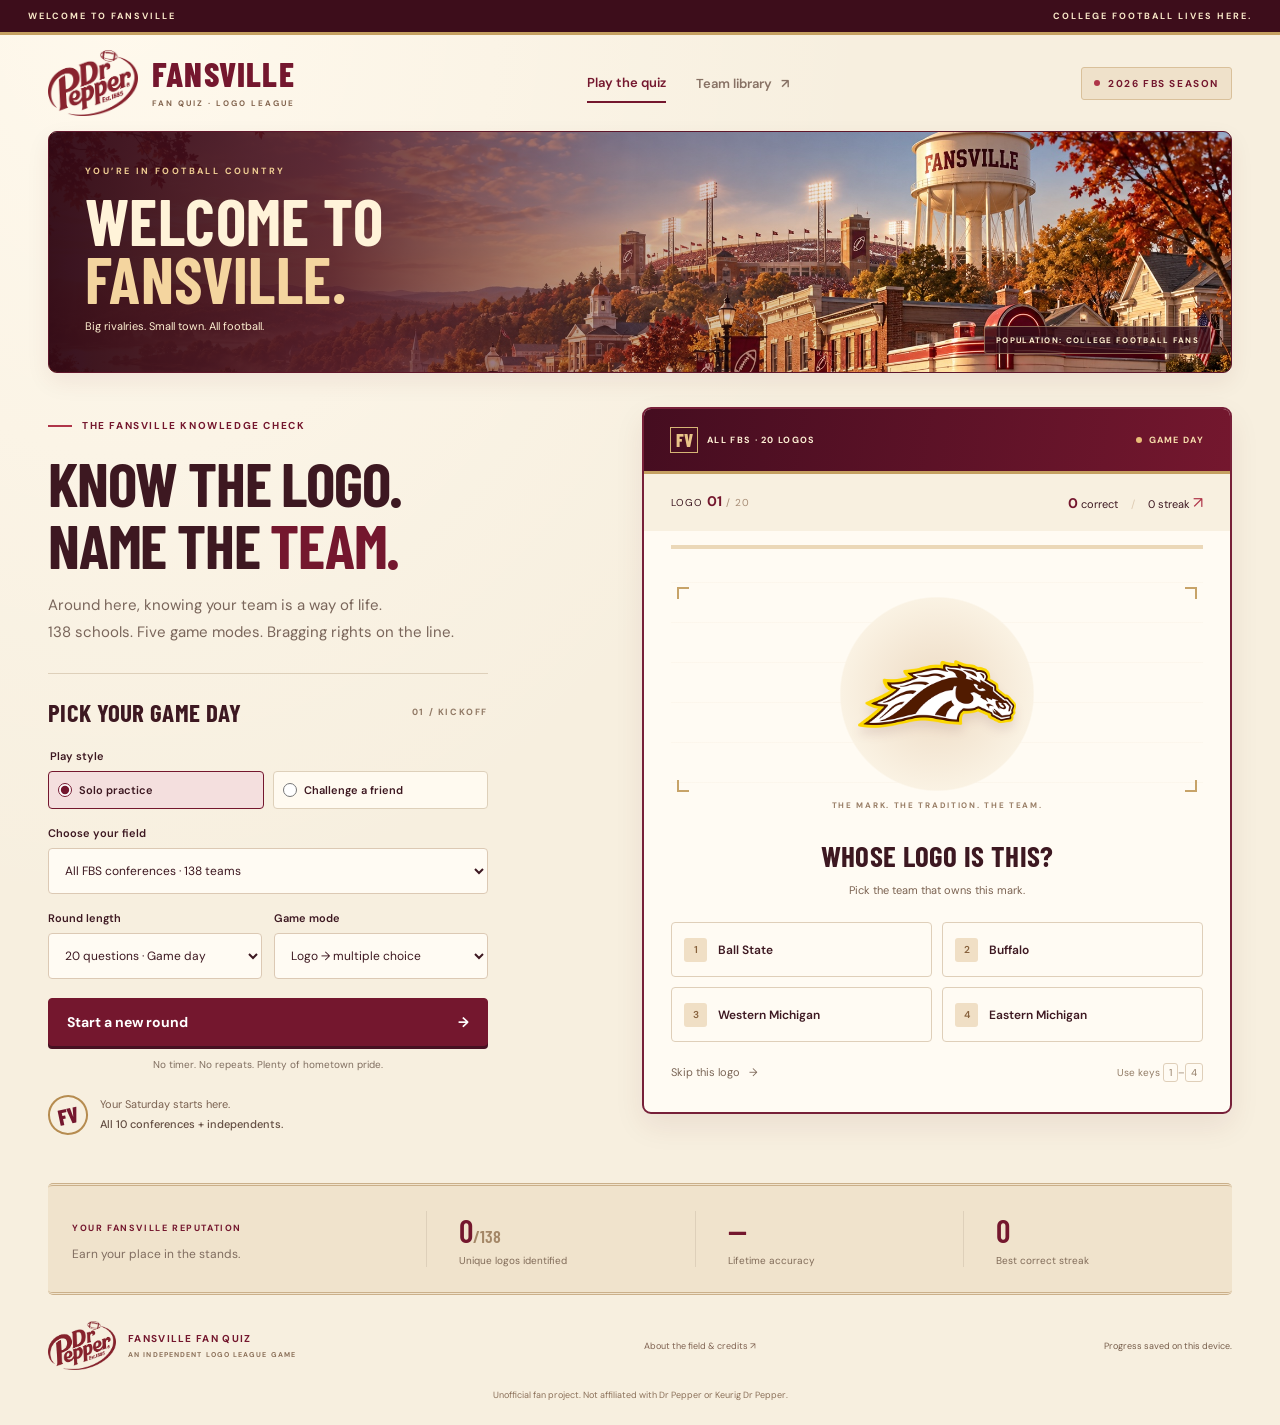
==== commit c102c0e6: "Give the quiz a Fansville theme with original town artwork and Dr Pepper logos" ====
--- a/index.html
+++ b/index.html
@@ -2,38 +2,43 @@
 <html lang="en">
 <head>
   <meta charset="UTF-8"><meta name="viewport" content="width=device-width, initial-scale=1">
-  <meta name="theme-color" content="#163f32">
-  <meta name="description" content="How well do you know college football? Quiz yourself on the logos, helmets, and nicknames of all 138 FBS teams, or practice one conference at a time.">
-  <title>Logo League — FBS Football Quiz</title>
-  <link rel="stylesheet" href="style.css?v=mascots-1">
+  <meta name="theme-color" content="#74172e">
+  <meta name="description" content="Welcome to Fansville. Test your college football knowledge with logos, helmets, nicknames, and mascots from all 138 FBS schools. An independent fan quiz.">
+  <title>Fansville Fan Quiz — Logo League</title>
+  <link rel="stylesheet" href="style.css?v=fansville-1">
 </head>
 <body>
-  <header class="header"><a href="#" class="brand" aria-label="Logo League home"><span class="brand-icon">◈</span> LOGO<span>LEAGUE</span></a><nav aria-label="Main navigation"><button class="nav active" id="playTab">Play the quiz</button><button class="nav" id="libraryTab">Team library <span>↗</span></button></nav><span class="season"><i></i> 2026 FBS SEASON</span></header>
+  <div class="town-strip"><span>WELCOME TO FANSVILLE</span><span>COLLEGE FOOTBALL LIVES HERE.</span></div><header class="header"><a href="#" class="brand" aria-label="Fansville Fan Quiz home"><img class="pepper-logo" src="assets/theme/dr-pepper-football.jpg" alt="Dr Pepper" width="100" height="73"><span class="brand-wordmark">FANSVILLE<small>FAN QUIZ · LOGO LEAGUE</small></span></a><nav aria-label="Main navigation"><button class="nav active" id="playTab">Play the quiz</button><button class="nav" id="libraryTab">Team library <span>↗</span></button></nav><span class="season"><i></i> 2026 FBS SEASON</span></header>
   <main>
+    <section class="town-banner" aria-label="Welcome to Fansville">
+      <img class="town-art" src="assets/theme/fansville-town.jpg" alt="An original illustrated football town with Main Street, a stadium, and a Fansville water tower" width="2152" height="731" fetchpriority="high">
+      <div class="town-banner-copy"><span class="town-kicker">YOU’RE IN FOOTBALL COUNTRY</span><h2>Welcome to<br><em>Fansville.</em></h2><p>Big rivalries. Small town. All football.</p></div>
+      <span class="town-population">POPULATION: COLLEGE FOOTBALL FANS</span>
+    </section>
     <section id="playView" class="play-layout">
-      <div class="intro"><div class="eyebrow"><span class="line"></span> SATURDAY KNOWLEDGE. ANY DAY.</div><h1 id="heroTitle">Know the logo.<br> Name the <em>team.</em></h1><p class="lead">From the blue bloods to the underdogs.<br> 138 teams. One way to prove you know ball.</p>
-        <div class="setup"><div class="setup-title"><h2>Make it your game</h2><span>01 / KICKOFF</span></div>
+      <div class="intro"><div class="eyebrow"><span class="line"></span> THE FANSVILLE KNOWLEDGE CHECK</div><h1 id="heroTitle">Know the logo.<br> Name the <em>team.</em></h1><p class="lead">Around here, knowing your team is a way of life.<br> 138 schools. Five game modes. Bragging rights on the line.</p>
+        <div class="setup"><div class="setup-title"><h2>Pick your game day</h2><span>01 / KICKOFF</span></div>
           <fieldset class="play-style"><legend>Play style</legend><label><input type="radio" name="playStyle" id="soloMode" checked> Solo practice</label><label><input type="radio" name="playStyle" id="challengeMode"> Challenge a friend</label></fieldset>
           <p id="challengeNote" class="challenge-note" hidden>Take your round, then send your friend a link to the same quiz.</p>
           <label for="conference">Choose your field</label><select id="conference"><option value="All">All FBS conferences · 138 teams</option></select>
           <div class="setup-row"><div><label for="length">Round length</label><select id="length"><option value="10">10 questions · Warm-up</option><option value="20" selected>20 questions · Game day</option><option value="all">All teams · Full field</option></select></div><div><label for="mode">Game mode</label><select id="mode"><option value="choice">Logo → multiple choice</option><option value="type">Logo → type the team</option><option value="nickname">School → nickname</option><option value="mascot">School → mascot</option><option value="helmet">Helmet → school</option></select></div></div>
-          <button class="primary" id="start">Start a new round <span>→</span></button><p class="setup-note">No timer. No repeats. Just college football.</p>
+          <button class="primary" id="start">Start a new round <span>→</span></button><p class="setup-note">No timer. No repeats. Plenty of hometown pride.</p>
         </div>
-        <div class="field-note"><span class="tiny-football">◈</span><span>Every corner of college football.<br><strong>All 10 conferences + independents.</strong></span></div>
+        <div class="field-note"><span class="town-seal" aria-hidden="true">FV</span><span>Your Saturday starts here.<br><strong>All 10 conferences + independents.</strong></span></div>
       </div>
-      <section class="quiz" aria-label="College football quiz"><div class="quiz-top"><span id="roundLabel">ALL FBS · GAME DAY</span><span class="live"><i></i> IN PLAY</span></div><div id="challengeInvitation" class="challenge-invitation" hidden></div><div id="questionView"><div class="score-row"><span><span id="questionLabel">LOGO</span> <strong id="questionNumber">01</strong><span class="muted" id="total"> / 20</span></span><span><strong id="score">0</strong> correct <span class="divider">/</span> <span id="streak">0</span> streak <span class="flame">↗</span></span></div><div class="progress"><div id="progressBar"></div></div>
+      <section class="quiz" aria-label="College football quiz"><div class="quiz-top"><span id="roundLabel">ALL FBS · GAME DAY</span><span class="live"><i></i> GAME DAY</span></div><div id="challengeInvitation" class="challenge-invitation" hidden></div><div id="questionView"><div class="score-row"><span><span id="questionLabel">LOGO</span> <strong id="questionNumber">01</strong><span class="muted" id="total"> / 20</span></span><span><strong id="score">0</strong> correct <span class="divider">/</span> <span id="streak">0</span> streak <span class="flame">↗</span></span></div><div class="progress"><div id="progressBar"></div></div>
           <div class="logo-stage"><span class="corner top-left"></span><span class="corner top-right"></span><span class="corner bottom-left"></span><span class="corner bottom-right"></span><div class="logo-halo"></div><img id="logo" alt="Mystery college football team logo" width="210" height="210"><div id="schoolPrompt" class="school-prompt" hidden><span id="schoolPromptLabel">NAME THE NICKNAME</span><h2 id="schoolName"></h2><p id="schoolPromptDescription">Which nickname belongs to this school?</p></div><span id="stageCaption" class="stage-caption">THE MARK. THE TRADITION. THE TEAM.</span></div>
           <div class="answer-section"><h2 id="quizPrompt">Whose logo is this?</h2><p id="answerHelp">Pick the team that owns this mark.</p><div id="choices" class="choices"></div><form id="typeForm" hidden><label id="typedLabel" class="sr-only" for="typedAnswer">Team name</label><div class="type-row"><input id="typedAnswer" placeholder="Enter the school name…" autocomplete="off" aria-controls="teamSuggestions" aria-expanded="false"><button type="submit" class="primary">Check →</button></div><div id="teamSuggestions" class="team-suggestions" hidden><span id="suggestionsLabel" class="suggestions-label">MATCHING TEAMS</span><ul id="suggestionList" aria-label="Matching teams"></ul></div><span id="suggestionStatus" class="sr-only" role="status" aria-live="polite"></span></form>
           <div id="feedback" class="feedback" role="status" aria-live="polite" hidden></div><div class="question-bottom"><button id="skip" class="text-button">Skip this logo <span>→</span></button><span id="keyboardHint">Use keys <kbd>1</kbd>–<kbd>4</kbd></span><button id="next" class="primary" hidden>Next logo →</button></div></div></div>
           <div id="resultsView" class="results" hidden></div>
       </section>
     </section>
-    <section id="libraryView" hidden><div class="library-heading"><div><div class="eyebrow">THE COMPLETE PLAYBOOK</div><h1>Meet the <em>field.</em></h1><p class="lead">Explore every logo before your next round.</p></div><button class="primary" id="backToQuiz">Back to quiz →</button></div><div class="library-filters"><input id="search" aria-label="Search teams" placeholder="Search school or mascot…"><select id="libraryConference" aria-label="Filter library by conference"><option value="All">All conferences</option></select><span id="libraryCount">138 teams</span></div><div class="team-grid" id="teamGrid"></div><p id="noTeams" hidden>No teams match that search. Try a different school or conference.</p></section>
-    <section class="stats-strip" aria-label="Your lifetime stats"><div class="stats-title"><span class="eyebrow">YOUR RECORD BOOK</span><p>A little better every round.</p></div><div><strong id="mastered">0<span>/138</span></strong><span id="masteredLabel">Unique logos identified</span></div><div><strong id="accuracy">—</strong><span>Lifetime accuracy</span></div><div><strong id="bestStreak">0</strong><span>Best correct streak</span></div></section>
+    <section id="libraryView" hidden><div class="library-heading"><div><div class="eyebrow">THE TOWN SCOUTING REPORT</div><h1>Meet the <em>field.</em></h1><p class="lead">Scout all 138 schools before the next kickoff.</p></div><button class="primary" id="backToQuiz">Back to quiz →</button></div><div class="library-filters"><input id="search" aria-label="Search teams" placeholder="Search school or mascot…"><select id="libraryConference" aria-label="Filter library by conference"><option value="All">All conferences</option></select><span id="libraryCount">138 teams</span></div><div class="team-grid" id="teamGrid"></div><p id="noTeams" hidden>No teams match that search. Try a different school or conference.</p></section>
+    <section class="stats-strip" aria-label="Your lifetime stats"><div class="stats-title"><span class="eyebrow">YOUR FANSVILLE REPUTATION</span><p>Earn your place in the stands.</p></div><div><strong id="mastered">0<span>/138</span></strong><span id="masteredLabel">Unique logos identified</span></div><div><strong id="accuracy">—</strong><span>Lifetime accuracy</span></div><div><strong id="bestStreak">0</strong><span>Best correct streak</span></div></section>
   </main>
-  <footer><span class="brand-footer">LOGO LEAGUE <span>·</span> FOR THE LOVE OF THE GAME.</span><button id="about">About the field & credits ↗</button><span>Progress saved on this device.</span></footer>
-  <dialog id="aboutDialog"><button id="closeAbout" class="close" aria-label="Close">×</button><div class="eyebrow">THE PLAYBOOK</div><h2>All 138. All in.</h2><p>The quiz includes the 2026 FBS football field, including North Dakota State and Sacramento State, and reflects 2026 football conference membership.</p><p>Team data and logos are sourced from <a href="https://www.espn.com/college-football/teams" target="_blank" rel="noopener">ESPN</a>. Membership was checked against <a href="https://collegefootballdata.com/teams" target="_blank" rel="noopener">CollegeFootballData</a>. Helmet photographs: <a href="https://www.helmethistory.com/" target="_blank" rel="noopener">Helmet History</a>. Each school has one representative helmet design. Mascot names include costumed characters and live or symbolic mascots. Common short names are accepted; if a school has multiple listed mascots, any one is correct. Enter “No official mascot” for schools without one. <a href="https://github.com/samhenke/fbs-logo-league/blob/main/mascot-sources.json" target="_blank" rel="noopener">Mascot sources and notes</a>. Team marks belong to their respective institutions. This is an independent fan quiz.</p><p>Scores and progress stay in your browser. Challenge links include the teams, answer style, and challenger’s score; your friend takes the same quiz. Anyone with a challenge link can play it. A skip counts as a missed answer. Retrying missed answers starts a separate practice round.</p></dialog>
+  <footer><div class="footer-brand"><img src="assets/theme/dr-pepper-football.jpg" alt="Dr Pepper" width="68" height="49"><span class="brand-footer">FANSVILLE FAN QUIZ<small>AN INDEPENDENT LOGO LEAGUE GAME</small></span></div><button id="about">About the field & credits ↗</button><span>Progress saved on this device.</span><p class="fan-credit">Unofficial fan project. Not affiliated with Dr Pepper or Keurig Dr Pepper.</p></footer>
+  <dialog id="aboutDialog"><button id="closeAbout" class="close" aria-label="Close">×</button><div class="eyebrow">THE FANSVILLE PLAYBOOK</div><h2>All 138. All in.</h2><p>The quiz includes the 2026 FBS football field, including North Dakota State and Sacramento State, and reflects 2026 football conference membership.</p><p>Team data and logos are sourced from <a href="https://www.espn.com/college-football/teams" target="_blank" rel="noopener">ESPN</a>. Membership was checked against <a href="https://collegefootballdata.com/teams" target="_blank" rel="noopener">CollegeFootballData</a>. Helmet photographs: <a href="https://www.helmethistory.com/" target="_blank" rel="noopener">Helmet History</a>. Each school has one representative helmet design. Mascot names include costumed characters and live or symbolic mascots. Common short names are accepted; if a school has multiple listed mascots, any one is correct. Enter “No official mascot” for schools without one. <a href="https://github.com/samhenke/fbs-logo-league/blob/main/mascot-sources.json" target="_blank" rel="noopener">Mascot sources and notes</a>. Team marks belong to their respective institutions. This is an independent fan quiz.</p><p>Original town illustration created for this fan quiz using image generation. Dr Pepper football logo from <a href="https://news.keurigdrpepper.com/2026-09-04-Dr-Pepper-Gives-College-Football-Fans-a-Championship-Monument-of-Their-Own-with-the-First-Ever-Fan-Wall-of-Fame" target="_blank" rel="noopener">Keurig Dr Pepper’s press materials</a>. Dr Pepper and Fansville are trademarks of their respective owners. This independent fan project is not affiliated with Dr Pepper or Keurig Dr Pepper.</p><p>Scores and progress stay in your browser. Challenge links include the teams, answer style, and challenger’s score; your friend takes the same quiz. Anyone with a challenge link can play it. A skip counts as a missed answer. Retrying missed answers starts a separate practice round.</p></dialog>
   <div id="loadingError" class="error" role="alert" hidden>Team data couldn't load. Please refresh to try again.</div>
-  <script src="app.js?v=mascots-1" defer></script>
+  <script src="app.js?v=fansville-1" defer></script>
 </body>
 </html>
--- a/style.css
+++ b/style.css
@@ -1,14 +1,88 @@
 @import url('https://fonts.googleapis.com/css2?family=Barlow+Condensed:wght@500;600;700;800&family=DM+Sans:wght@400;500;600;700&display=swap');
-:root{--green:#163f32;--orange:#e96936;--cream:#f4f3eb;--ink:#193c31;--muted:#7b857e;--border:#dcded3}*{box-sizing:border-box}body{margin:0;background:var(--cream);color:var(--ink);font-family:'DM Sans',sans-serif;font-size:14px}button,input,select{font:inherit}button,a,select{touch-action:manipulation}button{cursor:pointer}button:disabled{cursor:default}button:focus-visible,a:focus-visible,select:focus-visible,input:focus-visible{outline:3px solid var(--orange);outline-offset:4px}a{color:inherit}button{color:inherit}button[hidden],[hidden]{display:none!important}.header{max-width:1320px;margin:auto;height:100px;padding:0 48px;display:flex;align-items:center;justify-content:space-between;border-bottom:1px solid var(--border)}.brand{text-decoration:none;font-family:'Barlow Condensed',Impact,sans-serif;font-size:26px;font-weight:800;letter-spacing:.4px;display:flex;align-items:center}.brand>span:last-child{color:var(--orange)}.brand-icon{width:35px;height:35px;border-radius:50%;background:var(--green);color:var(--cream);display:grid;place-items:center;font-size:27px;margin-right:9px;transform:rotate(-20deg)}nav{display:flex;gap:30px}.nav{border:0;background:none;font-size:13px;font-weight:600;padding:10px 0;color:#798378}.nav.active{color:var(--green);border-bottom:2px solid var(--orange)}.nav span{margin-left:6px}.season,.eyebrow,.quiz-top,.setup-title>span,.stage-caption,.stats-title,.brand-footer{font-size:10px;font-weight:700;letter-spacing:1.6px}.season{display:flex;align-items:center;gap:8px}.season i,.live i{width:6px;height:6px;background:var(--orange);border-radius:50%;display:inline-block}.season{padding:9px 12px;border:1px solid var(--border);border-radius:3px}main{max-width:1320px;padding:0 48px;margin:auto}.play-layout{display:grid;grid-template-columns:1fr 1.08fr;gap:66px;padding:55px 0 48px;align-items:start}.intro{padding-top:17px}.eyebrow{display:flex;align-items:center;gap:10px;color:var(--green)}.line{width:24px;height:2px;background:var(--orange)}h1{font-family:'Barlow Condensed',Impact,sans-serif;font-size:72px;font-weight:700;line-height:.99;letter-spacing:-1.2px;margin:22px 0}h1 em{font-style:normal;color:var(--orange)}.lead{font-size:15px;line-height:1.8;color:#657268;margin:0}.setup{margin-top:34px;padding-top:23px;border-top:1px solid var(--border);max-width:430px}.setup-title{display:flex;align-items:center;justify-content:space-between;margin-bottom:22px}h2{font-size:18px;margin:0;font-weight:700}.setup-title>span{color:#8a9387;font-size:9px}label{display:block;font-size:11px;font-weight:600;margin-bottom:8px}select,input{width:100%;border:1px solid #d4d8cd;border-radius:4px;padding:13px 12px;background:#fafaf5;color:var(--green);font-size:12px;min-height:44px}select{padding-right:26px}.setup-row{display:grid;grid-template-columns:1fr 1fr;gap:12px;margin:17px 0 19px}.primary{background:var(--green);color:#fff;border:1px solid var(--green);border-radius:4px;font-weight:600;padding:14px 18px;display:flex;align-items:center;justify-content:center;gap:18px;min-height:46px}.primary:hover{background:#225744}.setup>.primary{width:100%;justify-content:space-between}.setup-note{font-size:10px;color:#899184;text-align:center;margin:12px 0}.field-note{display:flex;gap:12px;align-items:center;margin-top:25px;font-size:11px;line-height:1.8;color:#7b867a}.field-note strong{font-weight:500;color:#536651}.tiny-football{font-size:32px;color:#7a8868;transform:rotate(-25deg)}.quiz{background:#fffefa;border:1px solid #d7dbcf;border-radius:8px;box-shadow:0 9px 25px #203c3008;overflow:hidden}.quiz-top{background:var(--green);color:#dce5d8;display:flex;justify-content:space-between;align-items:center;padding:18px 26px;font-size:9px;letter-spacing:1.3px}.live{color:#c5d6bb;display:flex;gap:7px;align-items:center}.live i{background:#aec68d}.score-row{display:flex;justify-content:space-between;padding:24px 27px 15px;font-size:11px}.score-row>span:first-child{font-size:10px;letter-spacing:1px}.score-row strong{font-size:14px;letter-spacing:0}.muted{color:#9b9f93}.divider{padding:0 10px;color:#c3c8b9}.flame{color:var(--orange);font-size:16px}.progress{height:3px;background:#e8ebdf;margin:0 27px}.progress>div{height:100%;background:var(--orange);transition:width .3s}.logo-stage{position:relative;height:256px;margin:17px 27px 0;display:flex;align-items:center;justify-content:center;isolation:isolate}.logo-halo{position:absolute;width:212px;height:212px;border-radius:50%;background:radial-gradient(circle,#f0f1e9 0%,#f9f9f4 65%,transparent 66%);z-index:-1}.logo-stage img{width:172px;height:172px;object-fit:contain;filter:drop-shadow(0 7px 5px #213c3115);transition:opacity .1s}.stage-caption{position:absolute;bottom:12px;font-size:8px;letter-spacing:1.7px;color:#a6ab9b}.corner{position:absolute;width:12px;height:12px;border-color:#d9dfce;border-style:solid}.top-left{top:21px;left:6px;border-width:1px 0 0 1px}.top-right{top:21px;right:6px;border-width:1px 1px 0 0}.bottom-left{bottom:30px;left:6px;border-width:0 0 1px 1px}.bottom-right{bottom:30px;right:6px;border-width:0 1px 1px 0}.answer-section{padding:16px 27px 10px}.answer-section h2{text-align:center;font-size:21px}.answer-section>p{text-align:center;margin:8px 0 23px;font-size:11px;color:#8b9385}.choices{display:grid;grid-template-columns:1fr 1fr;gap:10px}.answer{background:#fffefa;border:1px solid #dce0d3;border-radius:4px;display:flex;align-items:center;gap:11px;text-align:left;min-height:55px;padding:12px;font-size:12px;font-weight:600;transition:background .15s,border .15s}.answer .key{font-size:10px;color:#899482;min-width:23px;height:24px;display:grid;place-items:center;background:#f1f3e9;border-radius:3px}.answer:not(:disabled):hover{border-color:var(--green);background:#f3f6ed}.answer.correct{background:#edf4e6;border-color:#5d8050}.answer.correct .key{background:#52754a;color:#fff}.answer.wrong{background:#fff0e9;border-color:#db805b}.answer.wrong .key{background:#e96936;color:#fff}.answer:disabled{opacity:.68}.answer.correct,.answer.wrong{opacity:1}.question-bottom{min-height:60px;display:flex;align-items:center;justify-content:space-between;gap:10px;font-size:10px;color:#a0a693}.text-button{padding:8px 0;border:0;background:transparent;font-size:11px;color:#73816a}.text-button:hover{color:var(--orange)}.text-button span{padding-left:6px}kbd{font:inherit;border:1px solid #dce0d3;border-radius:3px;padding:2px 5px}.question-bottom .primary{padding:9px 14px;min-height:38px;font-size:11px}.feedback{margin-top:14px;border-radius:4px;padding:12px 13px;font-size:12px;background:#eff3e9;line-height:1.6}.feedback.miss{background:#fff0e9}.feedback small{display:block;color:#75816e}.type-row{display:flex;gap:8px}.type-row input{font-size:14px;min-width:0}.type-row .primary{font-size:12px;white-space:nowrap;padding:12px}.results{padding:42px 27px;min-height:565px;text-align:center}.results .eyebrow{justify-content:center}.result-score{font-family:'Barlow Condensed',Impact,sans-serif;font-size:90px;margin:14px 0 4px;color:var(--orange);line-height:1}.result-score span{font-size:40px;color:#9ba592}.results h2{font-size:28px}.results>p{color:#73816a;line-height:1.8}.results .primary{width:100%;margin-top:14px}.missed-list{max-height:190px;overflow:auto;text-align:left;margin:24px 0}.missed-item{display:flex;align-items:center;gap:12px;padding:8px;border-bottom:1px solid #e7eadf}.missed-item img{width:35px;height:35px;object-fit:contain}.missed-item small{display:block;color:#87937c;font-size:10px}.stats-strip{border-top:1px solid var(--border);border-bottom:1px solid var(--border);padding:25px 0;display:grid;grid-template-columns:1.35fr 1fr 1fr 1fr;gap:24px;align-items:center}.stats-title p{font-size:12px;font-weight:400;letter-spacing:0;margin:10px 0 0;color:#7b867a}.stats-strip>div:not(:first-child){border-left:1px solid var(--border);padding-left:32px}.stats-strip strong{font-family:'Barlow Condensed',Impact,sans-serif;font-size:32px;font-weight:600;display:block;line-height:1.2}.stats-strip strong span{font-size:18px;color:#97a18b}.stats-strip>div>span{font-size:10px;color:#86907e;display:block;margin-top:5px}footer{max-width:1320px;margin:auto;display:flex;justify-content:space-between;align-items:center;padding:28px 48px;color:#929988;font-size:9px;gap:16px}.brand-footer{font-size:8px;letter-spacing:1px}.brand-footer span{padding:0 7px}footer button{font-size:9px;border:0;background:none;color:#7f8b74}dialog{background:var(--cream);border:1px solid var(--border);border-radius:10px;padding:36px;max-width:520px;width:calc(100% - 32px);color:var(--green)}dialog::backdrop{background:#0c241ec9}dialog h2{font-size:30px;margin:20px 0}dialog p{line-height:1.8;font-size:13px;color:#64725d}.close{position:absolute;right:18px;top:12px;border:0;background:none;font-size:28px}.library-heading{display:flex;align-items:center;justify-content:space-between;padding:48px 0 30px}.library-heading h1{font-size:60px}.library-filters{display:flex;align-items:center;gap:15px;margin-bottom:26px}.library-filters input{max-width:420px}.library-filters select{max-width:230px}.library-filters>span{margin-left:auto;font-size:12px;color:#76856d}.team-grid{display:grid;grid-template-columns:repeat(6,1fr);gap:14px;padding-bottom:40px}.team-card{border:1px solid var(--border);border-radius:5px;background:#fffefa;text-align:center;padding:20px 10px 15px}.team-card img{width:80px;height:80px;object-fit:contain;margin-bottom:14px}.team-card h3{font-size:12px;margin:0 0 6px}.team-card p{font-size:10px;margin:3px 0;color:#849177}.team-card .identified{color:#477d3f;font-size:9px;margin-top:9px}.error{position:fixed;bottom:15px;left:15px;background:#fff0e9;border:1px solid var(--orange);padding:16px;z-index:9}.sr-only{position:absolute;width:1px;height:1px;padding:0;margin:-1px;overflow:hidden;clip:rect(0,0,0,0);white-space:nowrap;border:0}
+:root{--burgundy:#74172e;--wine:#3d0d1b;--gold:#c5a061;--paper:#fffbf3;--green:#74172e;--orange:#af3549;--cream:#f7efdf;--ink:#3d1821;--muted:#847369;--border:#ded0ba}*{box-sizing:border-box}body{margin:0;background:var(--cream);color:var(--ink);font-family:'DM Sans',sans-serif;font-size:14px}button,input,select{font:inherit}button,a,select{touch-action:manipulation}button{cursor:pointer}button:disabled{cursor:default}button:focus-visible,a:focus-visible,select:focus-visible,input:focus-visible{outline:3px solid var(--orange);outline-offset:4px}a{color:inherit}button{color:inherit}button[hidden],[hidden]{display:none!important}.header{max-width:1320px;margin:auto;height:100px;padding:0 48px;display:flex;align-items:center;justify-content:space-between;border-bottom:1px solid var(--border)}.brand{text-decoration:none;font-family:'Barlow Condensed',Impact,sans-serif;font-size:26px;font-weight:800;letter-spacing:.4px;display:flex;align-items:center}.brand>span:last-child{color:var(--orange)}.brand-icon{width:35px;height:35px;border-radius:50%;background:var(--green);color:var(--cream);display:grid;place-items:center;font-size:27px;margin-right:9px;transform:rotate(-20deg)}nav{display:flex;gap:30px}.nav{border:0;background:none;font-size:13px;font-weight:600;padding:10px 0;color:#877164}.nav.active{color:var(--green);border-bottom:2px solid var(--orange)}.nav span{margin-left:6px}.season,.eyebrow,.quiz-top,.setup-title>span,.stage-caption,.stats-title,.brand-footer{font-size:10px;font-weight:700;letter-spacing:1.6px}.season{display:flex;align-items:center;gap:8px}.season i,.live i{width:6px;height:6px;background:var(--orange);border-radius:50%;display:inline-block}.season{padding:9px 12px;border:1px solid var(--border);border-radius:3px}main{max-width:1320px;padding:0 48px;margin:auto}.play-layout{display:grid;grid-template-columns:1fr 1.08fr;gap:66px;padding:55px 0 48px;align-items:start}.intro{padding-top:17px}.eyebrow{display:flex;align-items:center;gap:10px;color:var(--green)}.line{width:24px;height:2px;background:var(--orange)}h1{font-family:'Barlow Condensed',Impact,sans-serif;font-size:72px;font-weight:700;line-height:.99;letter-spacing:-1.2px;margin:22px 0}h1 em{font-style:normal;color:var(--orange)}.lead{font-size:15px;line-height:1.8;color:#7a665b;margin:0}.setup{margin-top:34px;padding-top:23px;border-top:1px solid var(--border);max-width:430px}.setup-title{display:flex;align-items:center;justify-content:space-between;margin-bottom:22px}h2{font-size:18px;margin:0;font-weight:700}.setup-title>span{color:#917965;font-size:9px}label{display:block;font-size:11px;font-weight:600;margin-bottom:8px}select,input{width:100%;border:1px solid #dcc9b4;border-radius:4px;padding:13px 12px;background:#fffaf0;color:var(--green);font-size:12px;min-height:44px}select{padding-right:26px}.setup-row{display:grid;grid-template-columns:1fr 1fr;gap:12px;margin:17px 0 19px}.primary{background:var(--green);color:#fff;border:1px solid var(--green);border-radius:4px;font-weight:600;padding:14px 18px;display:flex;align-items:center;justify-content:center;gap:18px;min-height:46px}.primary:hover{background:#901f3a}.setup>.primary{width:100%;justify-content:space-between}.setup-note{font-size:10px;color:#806e60;text-align:center;margin:12px 0}.field-note{display:flex;gap:12px;align-items:center;margin-top:25px;font-size:11px;line-height:1.8;color:#806d60}.field-note strong{font-weight:500;color:#624c41}.tiny-football{font-size:32px;color:#9b5a45;transform:rotate(-25deg)}.quiz{background:#fffbf3;border:1px solid #dac8b1;border-radius:8px;box-shadow:0 9px 25px #5010200d;overflow:hidden}.quiz-top{background:var(--green);color:#fff1d9;display:flex;justify-content:space-between;align-items:center;padding:18px 26px;font-size:9px;letter-spacing:1.3px}.live{color:#f6ddac;display:flex;gap:7px;align-items:center}.live i{background:#e9bd78}.score-row{display:flex;justify-content:space-between;padding:24px 27px 15px;font-size:11px}.score-row>span:first-child{font-size:10px;letter-spacing:1px}.score-row strong{font-size:14px;letter-spacing:0}.muted{color:#a78d76}.divider{padding:0 10px;color:#ddcbb3}.flame{color:var(--orange);font-size:16px}.progress{height:3px;background:#eddfc8;margin:0 27px}.progress>div{height:100%;background:var(--orange);transition:width .3s}.logo-stage{position:relative;height:256px;margin:17px 27px 0;display:flex;align-items:center;justify-content:center;isolation:isolate}.logo-halo{position:absolute;width:212px;height:212px;border-radius:50%;background:radial-gradient(circle,#efe1cd 0%,#fcf5e8 65%,transparent 66%);z-index:-1}.logo-stage img{width:172px;height:172px;object-fit:contain;filter:drop-shadow(0 7px 5px #51102a18);transition:opacity .1s}.stage-caption{position:absolute;bottom:12px;font-size:8px;letter-spacing:1.7px;color:#987d65}.corner{position:absolute;width:12px;height:12px;border-color:#dcc7a5;border-style:solid}.top-left{top:21px;left:6px;border-width:1px 0 0 1px}.top-right{top:21px;right:6px;border-width:1px 1px 0 0}.bottom-left{bottom:30px;left:6px;border-width:0 0 1px 1px}.bottom-right{bottom:30px;right:6px;border-width:0 1px 1px 0}.answer-section{padding:16px 27px 10px}.answer-section h2{text-align:center;font-size:21px}.answer-section>p{text-align:center;margin:8px 0 23px;font-size:11px;color:#7d6859}.choices{display:grid;grid-template-columns:1fr 1fr;gap:10px}.answer{background:#fffbf3;border:1px solid #dfcfb9;border-radius:4px;display:flex;align-items:center;gap:11px;text-align:left;min-height:55px;padding:12px;font-size:12px;font-weight:600;transition:background .15s,border .15s}.answer .key{font-size:10px;color:#957456;min-width:23px;height:24px;display:grid;place-items:center;background:#f1e4cf;border-radius:3px}.answer:not(:disabled):hover{border-color:var(--green);background:#f8ead9}.answer.correct{background:#edf4e6;border-color:#5d8050}.answer.correct .key{background:#52754a;color:#fff}.answer.wrong{background:#fff0e9;border-color:#b94a55}.answer.wrong .key{background:#af3549;color:#fff}.answer:disabled{opacity:.68}.answer.correct,.answer.wrong{opacity:1}.question-bottom{min-height:60px;display:flex;align-items:center;justify-content:space-between;gap:10px;font-size:10px;color:#927c66}.text-button{padding:8px 0;border:0;background:transparent;font-size:11px;color:#7b6657}.text-button:hover{color:var(--orange)}.text-button span{padding-left:6px}kbd{font:inherit;border:1px solid #dfcfb9;border-radius:3px;padding:2px 5px}.question-bottom .primary{padding:9px 14px;min-height:38px;font-size:11px}.feedback{margin-top:14px;border-radius:4px;padding:12px 13px;font-size:12px;background:#f3e5d1;line-height:1.6}.feedback.miss{background:#fff0e9}.feedback small{display:block;color:#746051}.type-row{display:flex;gap:8px}.type-row input{font-size:14px;min-width:0}.type-row .primary{font-size:12px;white-space:nowrap;padding:12px}.results{padding:42px 27px;min-height:565px;text-align:center}.results .eyebrow{justify-content:center}.result-score{font-family:'Barlow Condensed',Impact,sans-serif;font-size:90px;margin:14px 0 4px;color:var(--orange);line-height:1}.result-score span{font-size:40px;color:#a88b69}.results h2{font-size:28px}.results>p{color:#7b6657;line-height:1.8}.results .primary{width:100%;margin-top:14px}.missed-list{max-height:190px;overflow:auto;text-align:left;margin:24px 0}.missed-item{display:flex;align-items:center;gap:12px;padding:8px;border-bottom:1px solid #e8dac5}.missed-item img{width:35px;height:35px;object-fit:contain}.missed-item small{display:block;color:#87705b;font-size:10px}.stats-strip{border-top:1px solid var(--border);border-bottom:1px solid var(--border);padding:25px 0;display:grid;grid-template-columns:1.35fr 1fr 1fr 1fr;gap:24px;align-items:center}.stats-title p{font-size:12px;font-weight:400;letter-spacing:0;margin:10px 0 0;color:#806d60}.stats-strip>div:not(:first-child){border-left:1px solid var(--border);padding-left:32px}.stats-strip strong{font-family:'Barlow Condensed',Impact,sans-serif;font-size:32px;font-weight:600;display:block;line-height:1.2}.stats-strip strong span{font-size:18px;color:#a48767}.stats-strip>div>span{font-size:10px;color:#806b58;display:block;margin-top:5px}footer{max-width:1320px;margin:auto;display:flex;justify-content:space-between;align-items:center;padding:28px 48px;color:#876f5a;font-size:9px;gap:16px}.brand-footer{font-size:8px;letter-spacing:1px}.brand-footer span{padding:0 7px}footer button{font-size:9px;border:0;background:none;color:#7f6251}dialog{background:var(--cream);border:1px solid var(--border);border-radius:10px;padding:36px;max-width:520px;width:calc(100% - 32px);color:var(--green)}dialog::backdrop{background:#290816cf}dialog h2{font-size:30px;margin:20px 0}dialog p{line-height:1.8;font-size:13px;color:#705b4c}.close{position:absolute;right:18px;top:12px;border:0;background:none;font-size:28px}.library-heading{display:flex;align-items:center;justify-content:space-between;padding:48px 0 30px}.library-heading h1{font-size:60px}.library-filters{display:flex;align-items:center;gap:15px;margin-bottom:26px}.library-filters input{max-width:420px}.library-filters select{max-width:230px}.library-filters>span{margin-left:auto;font-size:12px;color:#80684f}.team-grid{display:grid;grid-template-columns:repeat(6,1fr);gap:14px;padding-bottom:40px}.team-card{border:1px solid var(--border);border-radius:5px;background:#fffbf3;text-align:center;padding:20px 10px 15px}.team-card img{width:80px;height:80px;object-fit:contain;margin-bottom:14px}.team-card h3{font-size:12px;margin:0 0 6px}.team-card p{font-size:10px;margin:3px 0;color:#876c54}.team-card .identified{color:#477d3f;font-size:9px;margin-top:9px}.error{position:fixed;bottom:15px;left:15px;background:#fff0e9;border:1px solid var(--orange);padding:16px;z-index:9}.sr-only{position:absolute;width:1px;height:1px;padding:0;margin:-1px;overflow:hidden;clip:rect(0,0,0,0);white-space:nowrap;border:0}
 @media(min-width:1440px){.play-layout{padding-top:65px;gap:95px}h1{font-size:82px}.logo-stage{height:280px}.logo-stage img{width:190px;height:190px}.setup{margin-top:40px}}
 @media(max-width:1050px){.header,main,footer{padding-left:28px;padding-right:28px}.play-layout{gap:30px}h1{font-size:60px}.team-grid{grid-template-columns:repeat(4,1fr)}.season{font-size:8px}nav{gap:18px}.answer{font-size:11px;padding:10px;gap:7px}.quiz-top,.score-row,.answer-section{padding-left:20px;padding-right:20px}.stats-strip>div:not(:first-child){padding-left:20px}}
 @media(max-width:760px){.header{height:78px;padding:0 20px;flex-wrap:wrap}.brand{font-size:23px}.brand-icon{width:29px;height:29px;font-size:23px}.season{display:none}nav{gap:16px}.nav{font-size:11px}main{padding:0 20px}.play-layout{grid-template-columns:1fr;gap:26px;padding-top:26px}.intro{padding-top:0}h1{font-size:56px;margin:15px 0}.lead{font-size:13px}.lead br{display:none}.intro h1 br{display:none}.intro .eyebrow{font-size:8px}.setup{margin-top:22px;padding-top:18px;max-width:none}.setup-title{margin-bottom:16px}.field-note{display:none}.logo-stage{height:230px}.stats-strip{grid-template-columns:repeat(3,1fr);gap:15px}.stats-title{grid-column:1/-1}.stats-strip>div:not(:first-child){padding-left:14px}.stats-strip strong{font-size:28px}.stats-strip>div>span{font-size:9px}footer{padding:22px 20px;flex-wrap:wrap;font-size:9px}.brand-footer{width:100%}.team-grid{grid-template-columns:repeat(3,1fr);gap:10px}.library-heading{padding-top:30px;gap:14px}.library-heading h1{font-size:48px}.library-heading .primary{font-size:11px;padding:10px}.library-filters{flex-wrap:wrap;gap:10px}.library-filters input{max-width:none}.library-filters select{max-width:75%}.library-filters>span{font-size:10px}.team-card{padding:15px 7px}.team-card img{width:65px;height:65px}.team-card h3{font-size:11px}.team-card p{font-size:9px}}
 @media(prefers-reduced-motion:reduce){*{transition:none!important}}
-.team-suggestions{margin-top:9px;border:1px solid var(--border);border-radius:5px;background:#fffefa;overflow:hidden}.suggestions-label{display:block;padding:10px 12px 8px;font-size:8px;font-weight:700;letter-spacing:1.3px;color:#849177;border-bottom:1px solid #e7eadf}.team-suggestions ul{list-style:none;margin:0;padding:0;max-height:240px;overflow-y:auto}.team-suggestion{width:100%;display:flex;flex-direction:column;align-items:flex-start;gap:4px;padding:11px 12px;text-align:left;border:0;border-bottom:1px solid #eef0e7;background:transparent}.team-suggestions li:last-child .team-suggestion{border-bottom:0}.team-suggestion strong{font-size:12px;font-weight:600}.team-suggestion small{font-size:10px;color:#7b867a}.team-suggestion:hover,.team-suggestion:focus-visible{background:#edf4e6;outline-offset:-3px}
-.play-style{border:0;padding:0;margin:0 0 17px;display:grid;grid-template-columns:1fr 1fr;gap:9px}.play-style legend{font-size:11px;font-weight:600;margin-bottom:8px}.play-style label{display:flex;align-items:center;gap:7px;border:1px solid var(--border);border-radius:4px;padding:11px 9px;background:#fafaf5;margin:0;font-size:11px}.play-style label:has(input:checked){border-color:var(--green);background:#edf4e6}.play-style input{width:14px;height:14px;min-height:0;margin:0;accent-color:var(--green)}.challenge-note{font-size:11px;line-height:1.7;color:#657268;margin:-5px 0 17px}.challenge-invitation{padding:45px 27px;text-align:center;min-height:510px}.challenge-invitation .eyebrow{justify-content:center}.challenge-invitation h2{font-size:28px;margin:22px 0}.challenge-invitation p{line-height:1.8;color:#73816a;font-size:13px;margin-bottom:26px}.target-score{font-family:'Barlow Condensed',Impact,sans-serif;font-size:82px;color:var(--orange)}.target-score span{font-size:36px;color:#9ba592}.challenge-invitation .primary{width:100%}.challenge-result{margin-top:25px;padding:23px 18px;background:#eff3e9;border-radius:6px;text-align:left}.challenge-result h3{font-size:16px;margin:0 0 10px}.challenge-result h3:not(:first-child){margin-top:24px}.challenge-result p{font-size:11px;line-height:1.8;color:#657268;margin:0 0 15px}.challenge-result input{font-size:11px;background:#fffefa}.challenge-result label{margin-top:18px}.challenge-result .share-status{margin:10px 0 0;font-size:11px}.challenge-result .primary{font-size:12px}
+.team-suggestions{margin-top:9px;border:1px solid var(--border);border-radius:5px;background:#fffbf3;overflow:hidden}.suggestions-label{display:block;padding:10px 12px 8px;font-size:8px;font-weight:700;letter-spacing:1.3px;color:#876c54;border-bottom:1px solid #e8dac5}.team-suggestions ul{list-style:none;margin:0;padding:0;max-height:240px;overflow-y:auto}.team-suggestion{width:100%;display:flex;flex-direction:column;align-items:flex-start;gap:4px;padding:11px 12px;text-align:left;border:0;border-bottom:1px solid #ecdfcb;background:transparent}.team-suggestions li:last-child .team-suggestion{border-bottom:0}.team-suggestion strong{font-size:12px;font-weight:600}.team-suggestion small{font-size:10px;color:#806d60}.team-suggestion:hover,.team-suggestion:focus-visible{background:#edf4e6;outline-offset:-3px}
+.play-style{border:0;padding:0;margin:0 0 17px;display:grid;grid-template-columns:1fr 1fr;gap:9px}.play-style legend{font-size:11px;font-weight:600;margin-bottom:8px}.play-style label{display:flex;align-items:center;gap:7px;border:1px solid var(--border);border-radius:4px;padding:11px 9px;background:#fffaf0;margin:0;font-size:11px}.play-style label:has(input:checked){border-color:var(--green);background:#edf4e6}.play-style input{width:14px;height:14px;min-height:0;margin:0;accent-color:var(--green)}.challenge-note{font-size:11px;line-height:1.7;color:#7a665b;margin:-5px 0 17px}.challenge-invitation{padding:45px 27px;text-align:center;min-height:510px}.challenge-invitation .eyebrow{justify-content:center}.challenge-invitation h2{font-size:28px;margin:22px 0}.challenge-invitation p{line-height:1.8;color:#7b6657;font-size:13px;margin-bottom:26px}.target-score{font-family:'Barlow Condensed',Impact,sans-serif;font-size:82px;color:var(--orange)}.target-score span{font-size:36px;color:#a88b69}.challenge-invitation .primary{width:100%}.challenge-result{margin-top:25px;padding:23px 18px;background:#f3e5d1;border-radius:6px;text-align:left}.challenge-result h3{font-size:16px;margin:0 0 10px}.challenge-result h3:not(:first-child){margin-top:24px}.challenge-result p{font-size:11px;line-height:1.8;color:#7a665b;margin:0 0 15px}.challenge-result input{font-size:11px;background:#fffbf3}.challenge-result label{margin-top:18px}.challenge-result .share-status{margin:10px 0 0;font-size:11px}.challenge-result .primary{font-size:12px}
 
-.school-prompt{text-align:center;max-width:100%;padding:20px 15px}.school-prompt>span{font-size:8px;letter-spacing:1.6px;font-weight:700;color:#8a957e}.school-prompt h2{font-family:'Barlow Condensed',Impact,sans-serif;font-size:48px;line-height:1.1;margin:18px 0 12px;color:var(--green);overflow-wrap:anywhere}.school-prompt p{font-size:11px;line-height:1.6;color:#849177;margin:0}.school-prompt~.stage-caption{bottom:12px}
+.school-prompt{text-align:center;max-width:100%;padding:20px 15px}.school-prompt>span{font-size:8px;letter-spacing:1.6px;font-weight:700;color:#967649}.school-prompt h2{font-family:'Barlow Condensed',Impact,sans-serif;font-size:48px;line-height:1.1;margin:18px 0 12px;color:var(--green);overflow-wrap:anywhere}.school-prompt p{font-size:11px;line-height:1.6;color:#876c54;margin:0}.school-prompt~.stage-caption{bottom:12px}
 @media(max-width:760px){.school-prompt h2{font-size:40px}}
 
-.logo-stage img.helmet-image{width:260px;height:195px;max-width:90%;filter:drop-shadow(0 5px 5px #213c3115)}
+.logo-stage img.helmet-image{width:260px;height:195px;max-width:90%;filter:drop-shadow(0 5px 5px #51102a18)}
 @media(max-width:760px){.logo-stage img.helmet-image{width:240px;height:180px}}
+
+/* Fansville: burgundy scoreboards, cream paper, and small-town game day. */
+body{background:radial-gradient(ellipse at 10% 0%,#fff9ed 0,transparent 45%),var(--cream)}
+.town-strip{background:var(--wine);color:#f9e8c8;display:flex;justify-content:space-between;gap:20px;padding:10px max(24px,calc((100vw - 1224px)/2));font-size:9px;font-weight:700;letter-spacing:2px;border-bottom:3px solid var(--gold)}
+.header{height:96px;border-bottom:0;gap:20px}
+.brand{gap:14px;flex-shrink:0}
+.pepper-logo{width:90px;height:auto;object-fit:contain;mix-blend-mode:multiply}
+.brand-wordmark{font-size:34px;line-height:1;color:var(--burgundy)!important;letter-spacing:1.2px}
+.brand-wordmark small{display:block;font:700 8px/1.4 'DM Sans',sans-serif;letter-spacing:2px;color:#83654f;margin-top:7px}
+.nav.active{border-color:var(--burgundy)}
+.season{background:#efe1ca;border-color:#d9c09a;color:var(--burgundy)}
+.town-banner{position:relative;isolation:isolate;overflow:hidden;border-radius:9px;min-height:242px;border:1px solid #5e162b;box-shadow:0 9px 25px #50102012;background:var(--wine)}
+.town-art{position:absolute;inset:0;width:100%;height:100%;object-fit:cover;object-position:center 12%;z-index:-2}
+.town-banner:before{content:'';position:absolute;inset:0;background:linear-gradient(90deg,#300815f5 0%,#4c1422dc 24%,#4c142250 49%,#30081500 74%);z-index:-1}
+.town-banner-copy{padding:28px 36px;max-width:55%;color:#fff3d9}
+.town-kicker{font-size:9px;letter-spacing:2.4px;font-weight:700;color:#efcd93}
+.town-banner h2{font-family:'Barlow Condensed',Impact,sans-serif;font-size:64px;line-height:.9;text-transform:uppercase;letter-spacing:.4px;margin:14px 0 11px}
+.town-banner h2 em{font-style:normal;color:#f4d59f}
+.town-banner-copy p{font-size:11px;line-height:1.6;margin:0;color:#fff0d2}
+.town-population{position:absolute;right:20px;bottom:18px;max-width:55%;padding:8px 11px;background:#35101ace;border:1px solid #e9c79475;border-radius:3px;color:#fff0d0;font-size:8px;font-weight:700;letter-spacing:1.3px}
+.play-layout{gap:48px;padding-top:34px}
+.intro{padding-top:12px}
+h1{font-size:62px;text-transform:uppercase;line-height:1;margin:19px 0 17px}
+h1 em{color:var(--burgundy)}
+.setup{margin-top:27px;max-width:440px}
+.setup-title h2{font-family:'Barlow Condensed',Impact,sans-serif;font-size:25px;text-transform:uppercase;letter-spacing:.3px}
+.primary{background:var(--burgundy);border-color:var(--burgundy);box-shadow:0 3px 0 #471122;font-weight:700;transition:background .15s,transform .15s}
+.primary:not(:disabled):hover{background:#92213d;transform:translateY(-1px)}
+select,input{background:var(--paper);color:var(--ink)}
+.play-style label:has(input:checked){background:#f4dfde;border-color:var(--burgundy)}
+.play-style input{accent-color:var(--burgundy)}
+.quiz{border:2px solid #772039;border-radius:9px;box-shadow:0 12px 30px #5e182b14}
+.quiz-top{background:linear-gradient(100deg,#450d20,var(--burgundy));border-bottom:3px solid var(--gold);color:#fff1d6}
+.quiz-top:before{content:'FV';font-family:'Barlow Condensed',Impact,sans-serif;font-size:18px;font-weight:800;letter-spacing:-.5px;border:1px solid #d6b576;padding:1px 5px;color:#e9c388;margin-right:9px}
+.quiz-top #roundLabel{margin-right:auto;font-size:9px;line-height:1.6}
+.score-row{background:#f8f0e0;padding-top:18px;padding-bottom:18px}
+.score-row strong{color:var(--burgundy)}
+.progress{margin-top:14px;height:4px;background:#ebd8b8}
+.progress>div{background:var(--burgundy)}
+.logo-halo{background:radial-gradient(circle,#eddac3 0%,#faf2e3 64%,transparent 65%)}
+.logo-stage{background:repeating-linear-gradient(0deg,transparent,transparent 39px,#c8a66d0d 39px,#c8a66d0d 40px)}
+.corner{border-color:#c7a368;border-width:2px}
+.top-left{border-width:2px 0 0 2px}.top-right{border-width:2px 2px 0 0}.bottom-left{border-width:0 0 2px 2px}.bottom-right{border-width:0 2px 2px 0}
+.answer-section h2{font-family:'Barlow Condensed',Impact,sans-serif;font-size:29px;text-transform:uppercase;letter-spacing:.3px}
+.answer-section>p{line-height:1.65;color:#7b6251}
+.answer .key{background:#f0dfc5;color:#87613c}
+.answer:not(:disabled):hover{border-color:var(--burgundy);background:#f6e5dd}
+.answer.wrong{background:#fae7e6;border-color:#b34d5c}.answer.wrong .key{background:#a52b42}
+.feedback.miss{background:#fae7e6}
+.team-suggestion:hover,.team-suggestion:focus-visible{background:#f4e1df}
+.suggestions-label{background:#f3e7d3;color:#825c41}
+.school-prompt h2{color:var(--burgundy)}
+.school-prompt>span{color:#8d603d}
+.field-note{margin-top:24px;color:#7b6251}
+.town-seal{border:2px solid #b68c50;border-radius:50%;width:40px;height:40px;display:grid;place-items:center;color:var(--burgundy);font:800 22px 'Barlow Condensed',Impact,sans-serif;flex-shrink:0;transform:rotate(-12deg)}
+.stats-strip{border-top:3px double #cbb08a;border-bottom:3px double #cbb08a;background:#f0e3cc;padding:25px 24px;border-radius:5px}
+.stats-strip strong{color:var(--burgundy)}
+.stats-title .eyebrow{color:var(--burgundy);font-size:9px;line-height:1.7}
+.challenge-result{background:#f2e1ca;border:1px solid #d8ba8f}
+.challenge-invitation h2,.results h2{font-family:'Barlow Condensed',Impact,sans-serif;text-transform:uppercase;font-size:36px}
+.result-score,.target-score{color:var(--burgundy)}
+.team-card{border-color:#d8bea0;box-shadow:0 3px 0 #e6d5bb;border-top:3px solid var(--burgundy)}
+.library-heading h1{color:var(--burgundy)}
+footer{flex-wrap:wrap;padding-top:26px;padding-bottom:24px;color:#765d4a}
+.footer-brand{display:flex;align-items:center;gap:12px}
+.footer-brand img{mix-blend-mode:multiply;object-fit:contain}
+.brand-footer{color:var(--burgundy);font-size:10px;letter-spacing:1.3px}
+.brand-footer small{display:block;font-size:7px;letter-spacing:1.1px;color:#8b7059;margin-top:5px}
+.fan-credit{width:100%;text-align:center;margin:3px 0 0;font-size:9px;color:#8b7059}
+dialog{border:2px solid var(--burgundy);background:#fff8eb}
+@media(min-width:1440px){.play-layout{padding-top:40px;gap:72px}h1{font-size:70px}.town-banner{min-height:266px}.town-banner-copy{padding:35px 40px}}
+@media(max-width:1050px){.header{gap:18px}.brand{gap:9px}.pepper-logo{width:75px}.brand-wordmark{font-size:28px}.brand-wordmark small{font-size:7px;letter-spacing:1px}.town-banner-copy{padding-left:28px}.play-layout{gap:30px}h1{font-size:54px}.quiz-top .live{font-size:8px}.stats-strip{padding:22px 16px}}
+@media(max-width:760px){.town-strip{padding:9px 20px;font-size:8px;letter-spacing:1.5px}.town-strip span:last-child{display:none}.header{height:86px;padding:0 20px;gap:12px}.brand{gap:8px}.pepper-logo{width:61px}.brand-wordmark{font-size:26px}.brand-wordmark small{font-size:6px;letter-spacing:.9px}.header nav{gap:12px}.nav{font-size:10px}.town-banner{min-height:205px}.town-art{object-position:66% 50%}.town-banner:before{background:linear-gradient(90deg,#300815ee 0%,#4c1422a1 43%,#30081508 100%)}.town-banner-copy{padding:22px 23px;max-width:70%}.town-kicker{font-size:7px;letter-spacing:1.6px}.town-banner h2{font-size:49px;margin-top:12px}.town-banner-copy p{font-size:10px;max-width:180px}.town-population{right:11px;bottom:11px;max-width:75%;font-size:6px;letter-spacing:.8px;padding:6px 8px}.play-layout{padding-top:26px;gap:28px}h1{font-size:49px;line-height:1.05;margin:14px 0}.intro h1 br{display:block}.intro .eyebrow{font-size:8px}.lead{font-size:12px}.setup{margin-top:23px}.setup-title h2{font-size:24px}.setup-row{gap:10px}.setup select{font-size:11px}.quiz-top{padding:13px 17px}.quiz-top #roundLabel{font-size:8px;letter-spacing:1px}.quiz-top .live{font-size:7px;letter-spacing:1px}.score-row{padding:18px 20px 14px}.stats-strip{padding:20px 16px}.footer-brand{width:100%}.brand-footer{width:auto}.footer-brand img{width:60px;height:auto}.fan-credit{text-align:left;line-height:1.6}.library-heading h1{font-size:44px}}
+@media(max-width:380px){.header{height:108px;justify-content:center;padding:9px 16px;gap:4px}.header nav{width:100%;justify-content:center}.town-banner h2{font-size:43px}.town-banner-copy{padding:22px 18px}.town-kicker{font-size:6px}.town-population{font-size:5px}.quiz-top .live{display:none}.setup-row{grid-template-columns:1fr}.score-row{font-size:10px}.divider{padding:0 5px}}
